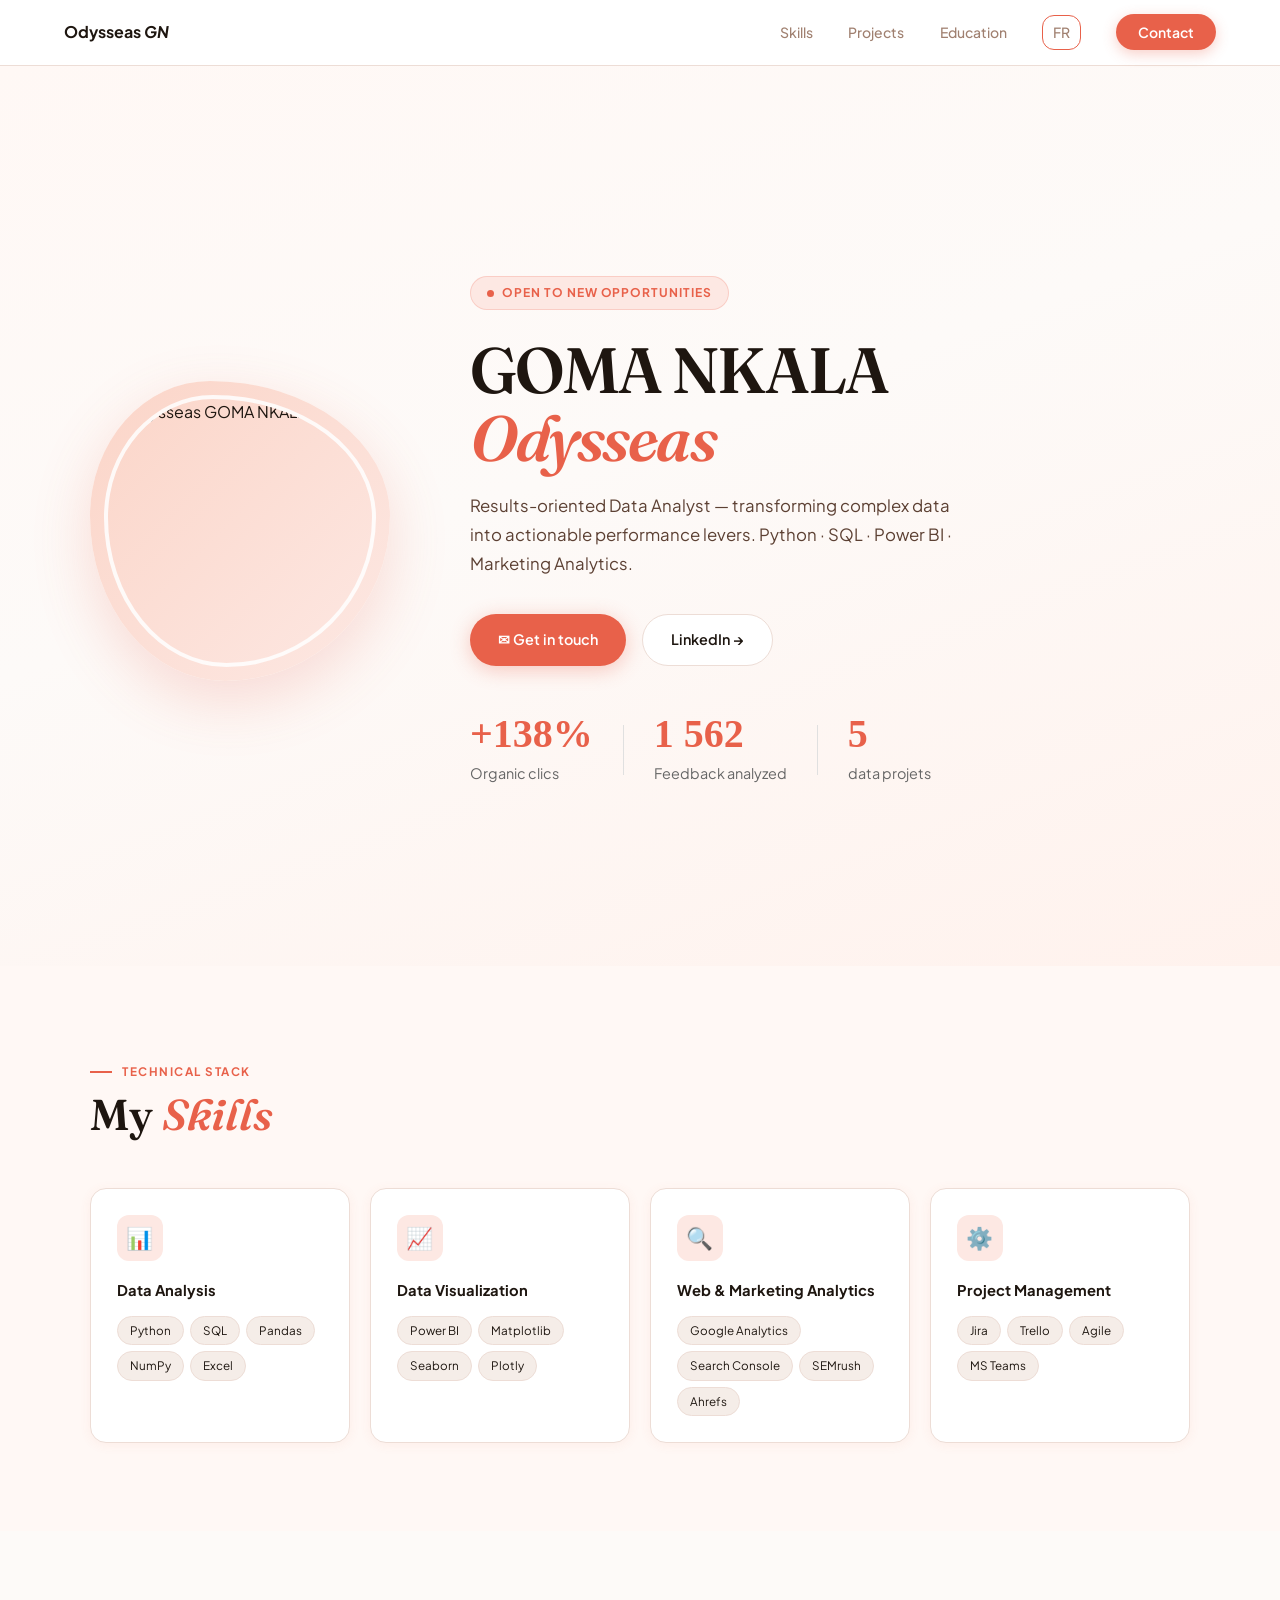
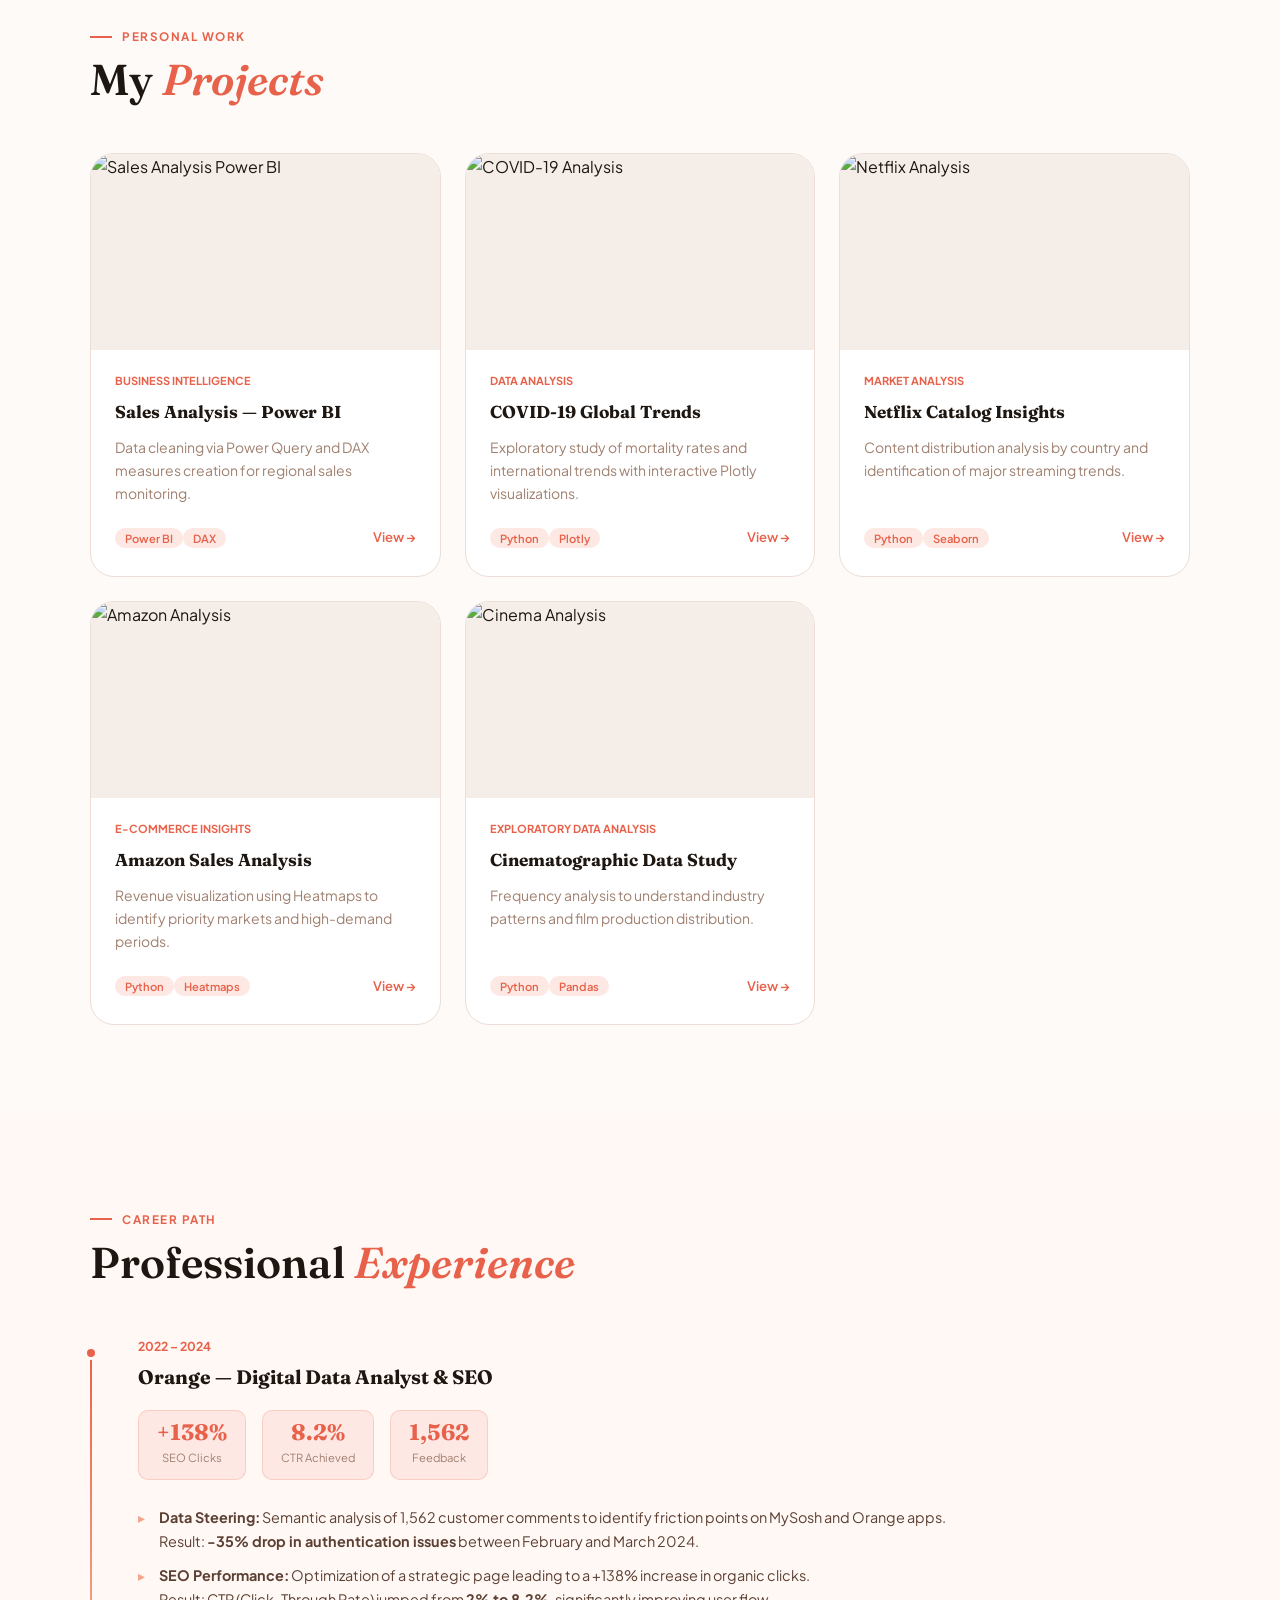
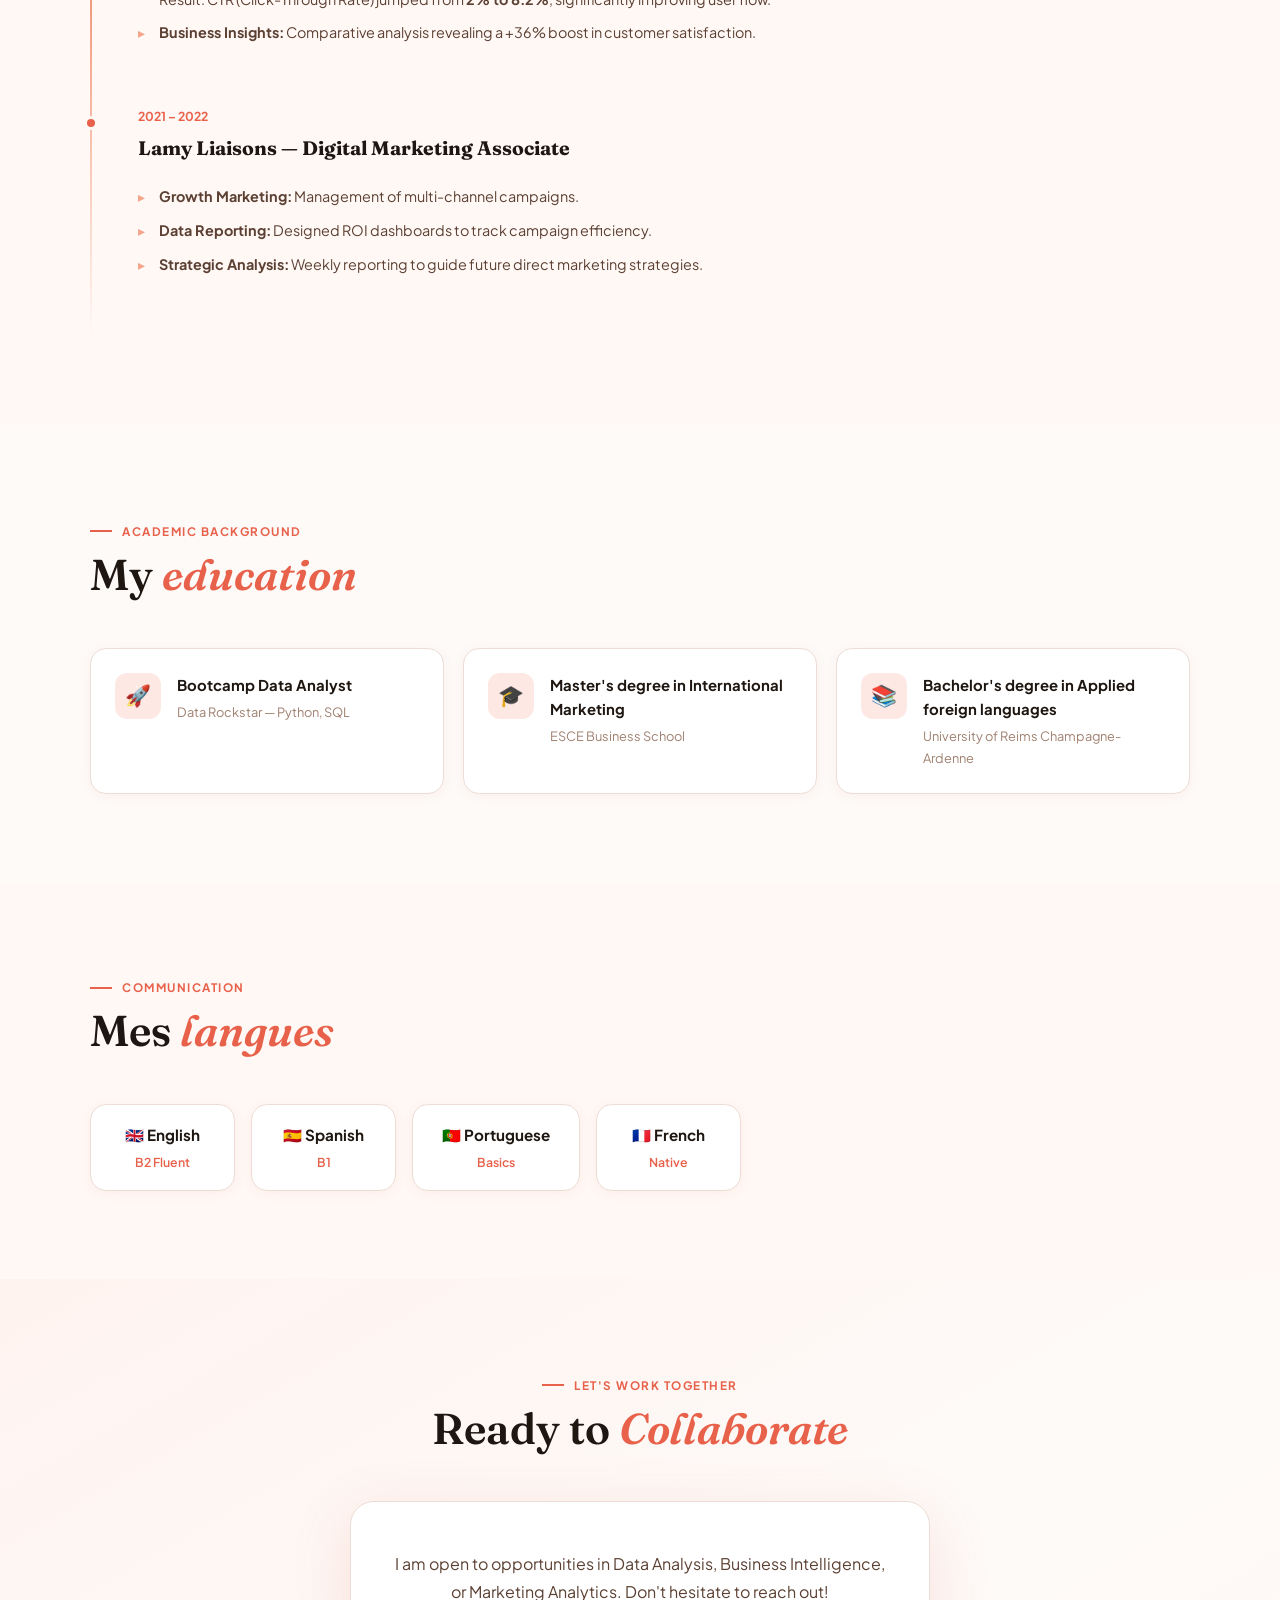
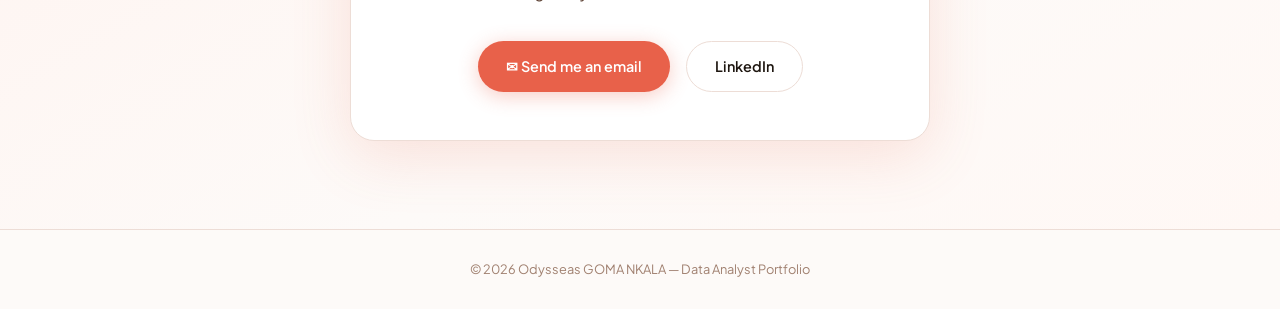
==== en.html @ 61c6dfa0 "Implement KPI styles and mobile responsiveness Added styles for KPIs section and mobile adaptation." ====
<!DOCTYPE html>
<html lang="en">
<head>
  <meta charset="UTF-8"/>
  <meta name="viewport" content="width=device-width, initial-scale=1.0"/>
  <title>Odysseas GOMA NKALA — Data Analyst</title>
  <link href="https://fonts.googleapis.com/css2?family=Plus+Jakarta+Sans:ital,wght@0,300;0,400;0,500;0,600;0,700;0,800&family=Fraunces:opsz,ital,wght@9..144,0,400;9..144,0,600;9..144,1,400;9..144,1,600&display=swap" rel="stylesheet"/>
  <style>
    /* ═══════════════════════════════
       VARIABLES & RESET (Identical to FR)
    ═══════════════════════════════ */
    :root {
      --bg:         #fdfaf8;
      --bg-alt:     #fff8f5;
      --surface:    #ffffff;
      --rose:       #e8614a;
      --rose-hover: #d4523d;
      --rose-pale:  #fde8e3;
      --coral:      #f4a58a;
      --peach:      #fbd5c8;
      --sand:       #f5ede8;
      --text:       #1e1610;
      --text-mid:   #5c4033;
      --text-muted: #a08070;
      --border:     #edddd6;
      --radius-sm:  10px;
      --radius-md:  16px;
      --radius-lg:  24px;
      --shadow-sm:  0 2px 12px rgba(232,97,74,0.07);
      --shadow-md:  0 6px 30px rgba(232,97,74,0.12);
      --shadow-lg:  0 16px 60px rgba(232,97,74,0.16);
    }

    *, *::before, *::after { box-sizing: border-box; margin: 0; padding: 0; }
    html { scroll-behavior: smooth; font-size: 16px; }

    body {
      background-color: var(--bg);
      color: var(--text);
      font-family: 'Plus Jakarta Sans', sans-serif;
      line-height: 1.65;
      overflow-x: hidden;
      -webkit-font-smoothing: antialiased;
    }

    a { color: inherit; text-decoration: none; }
    img { display: block; max-width: 100%; }
    ul { list-style: none; }

    /* ═══════════════════════════════
       NAVIGATION
    ═══════════════════════════════ */
    nav {
      position: fixed;
      top: 0; left: 0; right: 0;
      z-index: 999;
      height: 66px;
      display: flex;
      align-items: center;
      justify-content: space-between;
      padding: 0 6%;
      background: rgba(253, 250, 248, 0.92);
      backdrop-filter: blur(16px);
      -webkit-backdrop-filter: blur(16px);
      border-bottom: 1px solid var(--border);
    }

    .nav-logo {
      font-family: 'Fraunces', serif;
      font-weight: 600;
      font-size: 1.1rem;
      color: var(--text);
      letter-spacing: -0.01em;
    }
    .nav-logo span { color: var(--rose); font-style: italic; }

    .nav-links {
      display: flex;
      align-items: center;
      gap: 2.2rem;
    }
    .nav-links a {
      font-size: 0.875rem;
      font-weight: 500;
      color: var(--text-muted);
      transition: color 0.2s ease;
    }
    .nav-links a:hover { color: var(--rose); }

    .nav-btn {
      background: var(--rose);
      color: #fff !important;
      padding: 9px 22px;
      border-radius: 100px;
      font-weight: 600 !important;
      font-size: 0.875rem !important;
      transition: background 0.2s ease, transform 0.2s ease !important;
      box-shadow: 0 4px 14px rgba(232,97,74,0.3);
    }
    .nav-btn:hover {
      background: var(--rose-hover) !important;
      transform: translateY(-1px);
      color: #fff !important;
    }

     /*navigation mobile pour que la section pour changer
    de langue puisse apparaitre */
    nav {
  display: flex;
  justify-content: space-between;
  align-items: center;
  padding: 15px 5%;
  background: var(--surface);
  position: sticky;
  top: 0;
  z-index: 1000;
  border-bottom: 1px solid var(--border);
}

.nav-controls {
  display: flex;
  align-items: center;
  gap: 20px;
}

.lang-switch-mobile {
  font-weight: 800;
  color: var(--rose);
  text-decoration: none;
  font-size: 0.9rem;
  border: 2px solid var(--rose);
  padding: 4px 8px;
  border-radius: 8px;
  transition: 0.3s;
}

.lang-switch-mobile:hover {
  background: var(--rose);
  color: white;
}

/* Si l'écran est petit (Mobile) */
@media (max-width: 768px) {
  .nav-links {
    display: none; /* Cache les liens normaux pour éviter l'encombrement */
  }
  
  .lang-switch-mobile {
    display: block; /* Force l'affichage du FR/EN */
  }
}

    /* Style pour les switchs de langue (FR/EN) */
.lang-switch {
  font-weight: 700; /* Un peu plus gras */
  color: var(--rose); /* Ta couleur orange/rose */
  text-decoration: none;
  font-size: 0.9rem;
  
  /* C'est ce bloc qui crée le cadre arrondi */
  border: 1px solid var(--rose); 
  padding: 5px 10px;
  border-radius: 12px; /* Pour des coins bien arrondis */
  
  transition: all 0.3s ease; /* Pour un effet fluide au survol */
  display: inline-block; /* Pour que le padding et la border s'appliquent bien */
}

/* Effet au survol du bouton de langue */
.lang-switch:hover {
  background-color: var(--rose); /* Le fond devient rose */
  color: white; /* Le texte devient blanc */
}

    /* ═══════════════════════════════
       HERO
    ═══════════════════════════════ */
    #hero {
      min-height: 100vh;
      padding: 110px 6% 80px;
      display: flex;
      align-items: center;
      background: linear-gradient(160deg, #fff8f5 0%, #fdfaf8 45%, #fff2ed 100%);
      position: relative;
      overflow: hidden;
    }

    .hero-inner {
      position: relative;
      z-index: 1;
      max-width: 1100px;
      margin: 0 auto;
      width: 100%;
      display: grid;
      grid-template-columns: auto 1fr;
      gap: 5rem;
      align-items: center;
    }

    .hero-photo-frame {
      width: 300px;
      height: 300px;
      border-radius: 40% 60% 55% 45% / 45% 45% 55% 55%;
      background: linear-gradient(135deg, var(--peach) 0%, var(--rose-pale) 100%);
      display: flex;
      align-items: center;
      justify-content: center;
      animation: morphShape 10s ease-in-out infinite;
      box-shadow: 0 20px 60px rgba(232,97,74,0.2);
    }

    @keyframes morphShape {
      0%,100% { border-radius: 40% 60% 55% 45% / 45% 45% 55% 55%; }
      33%      { border-radius: 55% 45% 40% 60% / 55% 40% 60% 45%; }
      66%      { border-radius: 45% 55% 60% 40% / 40% 60% 45% 55%; }
    }

    .hero-photo {
      width: 272px;
      height: 272px;
      border-radius: 40% 60% 55% 45% / 45% 45% 55% 55%;
      object-fit: cover;
      object-position: center top;
      border: 4px solid rgba(255,255,255,0.85);
      animation: morphShape 10s ease-in-out infinite;
    }

    .hero-badge {
      display: inline-flex;
      align-items: center;
      gap: 8px;
      background: var(--rose-pale);
      border: 1px solid rgba(232,97,74,0.2);
      color: var(--rose);
      font-size: 0.75rem;
      font-weight: 700;
      letter-spacing: 0.08em;
      text-transform: uppercase;
      padding: 6px 16px;
      border-radius: 100px;
      margin-bottom: 1.6rem;
    }
    .hero-badge-dot {
      width: 7px; height: 7px;
      border-radius: 50%;
      background: var(--rose);
      animation: blink 2s ease-in-out infinite;
    }
    @keyframes blink {
      0%,100% { opacity: 1; transform: scale(1); }
      50%      { opacity: 0.35; transform: scale(0.7); }
    }

    .hero-name {
      font-family: 'Fraunces', serif;
      font-size: clamp(2.4rem, 5vw, 4rem);
      font-weight: 600;
      line-height: 1.06;
      letter-spacing: -0.03em;
      color: var(--text);
      margin-bottom: 1.2rem;
    }
    .hero-name em {
      font-style: italic;
      color: var(--rose);
    }

    .hero-desc {
      font-size: 1.05rem;
      color: var(--text-mid);
      line-height: 1.75;
      max-width: 490px;
      margin-bottom: 2.2rem;
    }

    .hero-buttons {
      display: flex;
      gap: 1rem;
      flex-wrap: wrap;
      margin-bottom: 3rem;
    }

    .btn {
      display: inline-flex;
      align-items: center;
      gap: 8px;
      padding: 13px 28px;
      border-radius: 100px;
      font-family: 'Plus Jakarta Sans', sans-serif;
      font-weight: 600;
      font-size: 0.9rem;
      cursor: pointer;
      transition: all 0.22s ease;
    }
    .btn-rose { background: var(--rose); color: #fff; box-shadow: 0 4px 20px rgba(232,97,74,0.32); }
    .btn-rose:hover { background: var(--rose-hover); transform: translateY(-2px); }
    .btn-ghost { background: var(--surface); color: var(--text); border: 1.5px solid var(--border); }
    .btn-ghost:hover { border-color: var(--rose); color: var(--rose); transform: translateY(-2px); }

    .hero-kpis { display: flex; gap: 0; flex-wrap: wrap; }
    .hero-kpi {
      display: flex;
      flex-direction: column;
      padding: 0 2rem 0 0;
      margin: 0 2rem 0 0;
      border-right: 1px solid var(--border);
    }
    .hero-kpi:last-child { border-right: none; padding-right: 0; margin-right: 0; }
    .kpi-number { font-family: 'Fraunces', serif; font-size: 1.9rem; font-weight: 600; color: var(--rose); line-height: 1; }
    .kpi-label { font-size: 0.74rem; color: var(--text-muted); margin-top: 4px; }

    /* --- SECTION CHIFFRES (KPIs) --- */
.hero-kpis {
    display: flex !important; /* Force l'affichage en ligne */
    align-items: center;
    gap: 30px;
    margin-top: 40px;
    flex-wrap: wrap; /* Permet de passer à la ligne sur mobile */
}

.kpi-item {
    display: flex;
    flex-direction: column;
}

.kpi-number {
    font-family: 'Playfair Display', serif; /* Ou ta police de titre */
    font-size: 2.5rem;
    font-weight: 700;
    color: var(--rose); /* Ta couleur orange/rose */
    line-height: 1;
}

.kpi-label {
    font-size: 0.9rem;
    color: #666;
    margin-top: 8px;
}

/* Les barres verticales de séparation */
.kpi-divider {
    width: 1px;
    height: 50px;
    background-color: #e0e0e0;
}

/* --- ADAPTATION MOBILE --- */
@media (max-width: 768px) {
    .hero-kpis {
        justify-content: center;
        text-align: center;
        gap: 20px;
    }
    
    .kpi-divider {
        display: none; /* On cache les barres sur mobile pour gagner de la place */
    }
    
    .kpi-item {
        width: 100%; /* Un chiffre par ligne sur petit mobile si besoin */
        margin-bottom: 10px;
    }
    
    .kpi-number {
        font-size: 2rem;
    }
}

    /* ═══════════════════════════════
       COMMON SECTIONS
    ═══════════════════════════════ */
    section { padding: 88px 6%; }
    .section-wrap { max-width: 1100px; margin: 0 auto; }
    .eyebrow {
      display: inline-flex;
      align-items: center;
      gap: 10px;
      font-size: 0.73rem;
      font-weight: 700;
      letter-spacing: 0.13em;
      text-transform: uppercase;
      color: var(--rose);
      margin-bottom: 0.55rem;
    }
    .eyebrow::before { content: ''; display: block; width: 22px; height: 2px; background: var(--rose); }
    .section-title {
      font-family: 'Fraunces', serif;
      font-size: clamp(1.8rem, 3.5vw, 2.7rem);
      font-weight: 600;
      line-height: 1.15;
      color: var(--text);
      margin-bottom: 3rem;
    }
    .section-title em { font-style: italic; color: var(--rose); }

    /* ═══════════════════════════════
       SKILLS
    ═══════════════════════════════ */
    #competences { background: var(--bg-alt); }
    .skills-grid { display: grid; grid-template-columns: repeat(auto-fit, minmax(240px, 1fr)); gap: 1.25rem; }
    .skill-card {
      background: var(--surface);
      border: 1px solid var(--border);
      border-radius: var(--radius-md);
      padding: 1.6rem;
      box-shadow: var(--shadow-sm);
      transition: all 0.25s;
    }
    .skill-card:hover { transform: translateY(-4px); box-shadow: var(--shadow-md); }
    .skill-icon { width: 46px; height: 46px; border-radius: 12px; background: var(--rose-pale); display: flex; align-items: center; justify-content: center; font-size: 1.35rem; margin-bottom: 1.1rem; }
    .skill-card h3 { font-size: 0.92rem; font-weight: 700; margin-bottom: 0.85rem; }
    .tag-group { display: flex; flex-wrap: wrap; gap: 6px; }
    .tag { font-size: 0.73rem; padding: 4px 12px; border-radius: 100px; background: var(--sand); border: 1px solid var(--border); }

    /* ═══════════════════════════════
       PROJECTS
    ═══════════════════════════════ */
    .projects-grid { display: grid; grid-template-columns: repeat(auto-fit, minmax(320px, 1fr)); gap: 1.5rem; }
    .project-card { background: var(--surface); border: 1px solid var(--border); border-radius: var(--radius-lg); overflow: hidden; display: flex; flex-direction: column; transition: all 0.25s; }
    .project-card:hover { transform: translateY(-5px); box-shadow: var(--shadow-md); }
    .project-thumb { height: 196px; overflow: hidden; background: var(--sand); }
    .project-thumb img { width: 100%; height: 100%; object-fit: cover; transition: transform 0.45s; }
    .project-body { padding: 1.4rem 1.5rem 1.6rem; flex: 1; display: flex; flex-direction: column; }
    .project-cat { font-size: 0.69rem; font-weight: 700; text-transform: uppercase; color: var(--rose); margin-bottom: 0.45rem; }
    .project-body h3 { font-family: 'Fraunces', serif; font-size: 1.08rem; margin-bottom: 0.6rem; }
    .project-body p { font-size: 0.875rem; color: var(--text-muted); margin-bottom: 1.2rem; flex: 1; }
    .project-foot { display: flex; align-items: center; justify-content: space-between; }
    .tech-tag { font-size: 0.7rem; font-weight: 600; padding: 3px 10px; border-radius: 100px; background: var(--rose-pale); color: var(--rose); }
    .project-link { font-size: 0.82rem; font-weight: 600; color: var(--rose); }

    /* ═══════════════════════════════
       EXPERIENCE
    ═══════════════════════════════ */
    #experience { background: var(--bg-alt); }
    .timeline { position: relative; }
    .timeline::before { content: ''; position: absolute; left: 0; top: 12px; bottom: 0; width: 2px; background: linear-gradient(to bottom, var(--rose), var(--coral), transparent); }
    .tl-item { position: relative; padding-left: 3rem; padding-bottom: 3.5rem; }
    .tl-dot { position: absolute; left: -6px; top: 10px; width: 14px; height: 14px; border-radius: 50%; background: var(--rose); border: 3px solid var(--bg-alt); }
    .tl-date { font-size: 0.77rem; font-weight: 700; color: var(--rose); margin-bottom: 0.35rem; }
    .tl-item h3 { font-family: 'Fraunces', serif; font-size: 1.22rem; margin-bottom: 1rem; }
    .kpi-row { display: flex; gap: 1rem; flex-wrap: wrap; margin-bottom: 1.3rem; }
    .kpi-chip { background: var(--rose-pale); border: 1px solid rgba(232,97,74,0.2); border-radius: var(--radius-sm); padding: 10px 18px; text-align: center; }
    .kpi-chip strong { display: block; font-family: 'Fraunces', serif; font-size: 1.4rem; color: var(--rose); line-height: 1; }
    .kpi-chip span { font-size: 0.7rem; color: var(--text-muted); }
    .tl-list li { font-size: 0.9rem; color: var(--text-mid); padding: 5px 0 5px 1.3rem; position: relative; }
    .tl-list li::before { content: '▸'; position: absolute; left: 0; color: var(--coral); }

    /* ═══════════════════════════════
       RESPONSIVE & REVEAL
    ═══════════════════════════════ */
    .reveal { opacity: 0; transform: translateY(24px); transition: all 0.6s ease; }
    .reveal.visible { opacity: 1; transform: translateY(0); }
    @media (max-width: 860px) { .hero-inner { grid-template-columns: 1fr; text-align: center; } .hero-photo-col { order: -1; } .hero-desc, .hero-buttons, .hero-kpis { margin-left: auto; margin-right: auto; justify-content: center; } .hero-kpi { border: none; } }
    @media (max-width: 640px) { .nav-links { display: none; } }
    /* ═══════════════════════════════
       FORMATION / EDUCATION
   ═══════════════════════════════ */
#formation { background: var(--bg); }

.edu-grid {
    display: grid;
    grid-template-columns: repeat(auto-fit, minmax(260px, 1fr));
    gap: 1.2rem;
}

.edu-card {
    background: var(--surface);
    border: 1px solid var(--border);
    border-radius: var(--radius-md);
    padding: 1.5rem;
    display: flex;
    gap: 1rem;
    align-items: flex-start;
    box-shadow: var(--shadow-sm);
    transition: box-shadow 0.25s, transform 0.25s;
}

.edu-card:hover {
    box-shadow: var(--shadow-md);
    transform: translateY(-3px);
}

.edu-icon {
    width: 46px; height: 46px;
    flex-shrink: 0;
    border-radius: 12px;
    background: var(--rose-pale);
    display: flex;
    align-items: center;
    justify-content: center;
    font-size: 1.3rem;
}

.edu-info h4 {
    font-size: 0.93rem;
    font-weight: 700;
    color: var(--text);
    margin: 0 0 0.3rem 0;
}

.edu-info p {
    font-size: 0.8rem;
    color: var(--text-muted);
    margin: 0;
}

/* ═══════════════════════════════
       LANGUES / LANGUAGES
   ═══════════════════════════════ */
#langues { background: var(--bg-alt); }

.lang-row { display: flex; gap: 1rem; flex-wrap: wrap; }

.lang-card {
    background: var(--surface);
    border: 1px solid var(--border);
    border-radius: var(--radius-md);
    padding: 1.1rem 1.8rem;
    display: flex;
    flex-direction: column;
    align-items: center;
    gap: 5px;
    min-width: 145px;
    box-shadow: var(--shadow-sm);
    transition: box-shadow 0.25s, transform 0.25s;
}

.lang-card:hover {
    box-shadow: var(--shadow-md);
    transform: translateY(-3px);
}

.lang-name {
    font-weight: 700;
    font-size: 0.95rem;
    color: var(--text);
}

.lang-level {
    font-size: 0.77rem;
    font-weight: 600;
    color: var(--rose);
}

/* ═══════════════════════════════
       CONTACT
   ═══════════════════════════════ */
#contact {
    background: linear-gradient(150deg, #fff3ef 0%, #fdfaf8 60%, #fff8f5 100%);
    text-align: center;
}

.contact-box {
    max-width: 580px;
    margin: 0 auto;
    background: var(--surface);
    border: 1px solid var(--border);
    border-radius: var(--radius-lg);
    padding: 3rem 2.5rem;
    box-shadow: var(--shadow-lg);
}

.contact-box p {
    font-size: 1rem;
    color: var(--text-mid);
    line-height: 1.72;
    margin-bottom: 2.2rem;
}

.contact-buttons {
    display: flex;
    gap: 1rem;
    justify-content: center;
    flex-wrap: wrap;
}

/* ═══════════════════════════════
       FOOTER
   ═══════════════════════════════ */
footer {
    background: var(--bg);
    border-top: 1px solid var(--border);
    text-align: center;
    padding: 1.8rem;
    font-size: 0.8rem;
    color: var(--text-muted);
}

/* ═══════════════════════════════
       ANIMATIONS
   ═══════════════════════════════ */
.reveal {
    opacity: 0;
    transform: translateY(24px);
    transition: opacity 0.6s ease, transform 0.6s ease;
}

.reveal.visible {
    opacity: 1;
    transform: translateY(0);
}
  </style>
</head>
<body>

  <nav>
  <div class="logo"><strong>Odysseas <em>GN</em></strong></div>
  <ul class="nav-links">
    <li><a href="#skills">Skills</a></li>
    <li><a href="#projects">Projects</a></li>
    <li><a href="#formation">Education</a></li>
    <li><a href="index.html" class="lang-switch">FR</a></li>
    <li><a href="#contact" class="nav-btn">Contact</a></li>
  </ul>
</nav>

  <section id="hero">
    <div class="hero-inner">
      <div class="hero-photo-col reveal">
        <div class="hero-photo-frame">
          <img src="https://raw.githubusercontent.com/Odysseas18/GOMA-Project/main/Photo_pro.jpeg" alt="Odysseas GOMA NKALA" class="hero-photo"/>
        </div>
      </div>

      <div class="hero-text-col reveal">
        <div class="hero-badge">
          <div class="hero-badge-dot"></div>
          Open to new opportunities
        </div>

        <h1 class="hero-name">
          GOMA NKALA<br>
          <em>Odysseas</em>
        </h1>

        <p class="hero-desc">
          Results-oriented Data Analyst — transforming complex data into actionable performance levers. Python · SQL · Power BI · Marketing Analytics.
        </p>

        <div class="hero-buttons">
          <a href="mailto:odysseas.gomankala@gmail.com" class="btn btn-rose">✉ Get in touch</a>
          <a href="https://www.linkedin.com/in/odysseas-goma-a5ba0a1b9/" target="_blank" class="btn btn-ghost">LinkedIn →</a>
        </div>
<div class="hero-kpis">
    <div class="kpi-item">
        <span class="kpi-number">+138%</span>
        <span class="kpi-label">Organic clics</span>
    </div>
    <div class="kpi-divider"></div>
    <div class="kpi-item">
        <span class="kpi-number">1 562</span>
        <span class="kpi-label">Feedback analyzed</span>
    </div>
    <div class="kpi-divider"></div>
    <div class="kpi-item">
        <span class="kpi-number">5</span>
        <span class="kpi-label">data projets</span>
    </div>
</div>
        
          </div>
        </div>
     
  </section>

  <section id="competences">
    <div class="section-wrap">
      <div class="eyebrow reveal">Technical Stack</div>
      <h2 class="section-title reveal">My <em>Skills</em></h2>
      <div class="skills-grid">
        <div class="skill-card reveal">
          <div class="skill-icon">📊</div>
          <h3>Data Analysis</h3>
          <div class="tag-group">
            <span class="tag">Python</span><span class="tag">SQL</span>
            <span class="tag">Pandas</span><span class="tag">NumPy</span><span class="tag">Excel</span>
          </div>
        </div>
        <div class="skill-card reveal">
          <div class="skill-icon">📈</div>
          <h3>Data Visualization</h3>
          <div class="tag-group">
            <span class="tag">Power BI</span><span class="tag">Matplotlib</span>
            <span class="tag">Seaborn</span><span class="tag">Plotly</span>
          </div>
        </div>
        <div class="skill-card reveal">
          <div class="skill-icon">🔍</div>
          <h3>Web & Marketing Analytics</h3>
          <div class="tag-group">
            <span class="tag">Google Analytics</span><span class="tag">Search Console</span>
            <span class="tag">SEMrush</span><span class="tag">Ahrefs</span>
          </div>
        </div>
        <div class="skill-card reveal">
          <div class="skill-icon">⚙️</div>
          <h3>Project Management</h3>
          <div class="tag-group">
            <span class="tag">Jira</span><span class="tag">Trello</span>
            <span class="tag">Agile</span><span class="tag">MS Teams</span>
          </div>
        </div>
      </div>
    </div>
  </section>

  <section id="projects">
    <div class="section-wrap">
      <div class="eyebrow reveal">Personal Work</div>
      <h2 class="section-title reveal">My <em>Projects</em></h2>
      <div class="projects-grid">
  <div class="project-card reveal">
    <div class="project-thumb"><img src="https://raw.githubusercontent.com/Odysseas18/GOMA-Project/main/rapport_ventes.png" alt="Sales Analysis Power BI"/></div>
    <div class="project-body">
      <div class="project-cat">Business Intelligence</div>
      <h3>Sales Analysis — Power BI</h3>
      <p>Data cleaning via Power Query and DAX measures creation for regional sales monitoring.</p>
      <div class="project-foot">
        <div class="tech-group">
          <span class="tech-tag">Power BI</span><span class="tech-tag">DAX</span>
        </div>
        <a href="https://github.com/Odysseas18/GOMA-Project/raw/main/Rapport_vente_formations.pbix" target="_blank" class="project-link">View →</a>
      </div>
    </div>
  </div>

  <div class="project-card reveal">
    <div class="project-thumb"><img src="https://raw.githubusercontent.com/Odysseas18/GOMA-Project/main/covid_cases_trend.png" alt="COVID-19 Analysis"/></div>
    <div class="project-body">
      <div class="project-cat">Data Analysis</div>
      <h3>COVID-19 Global Trends</h3>
      <p>Exploratory study of mortality rates and international trends with interactive Plotly visualizations.</p>
      <div class="project-foot">
        <div class="tech-group">
          <span class="tech-tag">Python</span><span class="tech-tag">Plotly</span>
        </div>
        <a href="https://github.com/Odysseas18/GOMA-Project/blob/main/Exercice%20Covid.ipynb" target="_blank" class="project-link">View →</a>
      </div>
    </div>
  </div>

  <div class="project-card reveal">
    <div class="project-thumb"><img src="https://raw.githubusercontent.com/Odysseas18/GOMA-Project/main/netflix_top_countries.png" alt="Netflix Analysis"/></div>
    <div class="project-body">
      <div class="project-cat">Market Analysis</div>
      <h3>Netflix Catalog Insights</h3>
      <p>Content distribution analysis by country and identification of major streaming trends.</p>
      <div class="project-foot">
        <div class="tech-group">
          <span class="tech-tag">Python</span><span class="tech-tag">Seaborn</span>
        </div>
        <a href="https://github.com/Odysseas18/GOMA-Project/blob/main/Analyse%20Netflix.ipynb" target="_blank" class="project-link">View →</a>
      </div>
    </div>
  </div>

  <div class="project-card reveal">
    <div class="project-thumb"><img src="https://raw.githubusercontent.com/Odysseas18/GOMA-Project/main/amazon_sales_heatmap.png" alt="Amazon Analysis"/></div>
    <div class="project-body">
      <div class="project-cat">E-commerce Insights</div>
      <h3>Amazon Sales Analysis</h3>
      <p>Revenue visualization using Heatmaps to identify priority markets and high-demand periods.</p>
      <div class="project-foot">
        <div class="tech-group">
          <span class="tech-tag">Python</span><span class="tech-tag">Heatmaps</span>
        </div>
        <a href="https://github.com/Odysseas18/GOMA-Project/blob/main/notebookamazon.ipynb" target="_blank" class="project-link">View →</a>
      </div>
    </div>
  </div>

  <div class="project-card reveal">
    <div class="project-thumb"><img src="https://raw.githubusercontent.com/Odysseas18/GOMA-Project/main/film_locations_categories.png" alt="Cinema Analysis"/></div>
    <div class="project-body">
      <div class="project-cat">Exploratory Data Analysis</div>
      <h3>Cinematographic Data Study</h3>
      <p>Frequency analysis to understand industry patterns and film production distribution.</p>
      <div class="project-foot">
        <div class="tech-group">
          <span class="tech-tag">Python</span><span class="tech-tag">Pandas</span>
        </div>
        <a href="https://github.com/Odysseas18/GOMA-Project/blob/main/Analyse%20cin%C3%A9matographique.ipynb" target="_blank" class="project-link">View →</a>
      </div>
    </div>
  </div>
</div>
  </section>

  <section id="experience">
    <div class="section-wrap">
      <div class="eyebrow reveal">Career Path</div>
      <h2 class="section-title reveal">Professional <em>Experience</em></h2>
      <div class="timeline">
        <div class="tl-item reveal">
          <div class="tl-dot"></div>
          <div class="tl-date">2022 – 2024</div>
          <h3>Orange — Digital Data Analyst & SEO</h3>
          <div class="kpi-row">
            <div class="kpi-chip"><strong>+138%</strong><span>SEO Clicks</span></div>
            <div class="kpi-chip"><strong>8.2%</strong><span>CTR Achieved</span></div>
            <div class="kpi-chip"><strong>1,562</strong><span>Feedback</span></div>
          </div>
          <ul class="tl-list">
            <li><strong>Data Steering:</strong> Semantic analysis of 1,562 customer comments to identify friction points on MySosh and Orange apps.<br> 
            Result: <strong>-35% drop in authentication issues</strong> between February and March 2024.</li>
            <li><strong>SEO Performance:</strong> Optimization of a strategic page leading to a +138% increase in organic clicks.<br> 
            Result: CTR (Click-Through Rate) jumped from <strong>2% to 8.2%</strong>, significantly improving user flow.</li>
            <li><strong>Business Insights:</strong> Comparative analysis revealing a +36% boost in customer satisfaction.</li>
          </ul>
        </div>
        <div class="tl-item reveal">
          <div class="tl-dot"></div>
          <div class="tl-date">2021 – 2022</div>
          <h3>Lamy Liaisons — Digital Marketing Associate</h3>
          <ul class="tl-list">
            <li><strong>Growth Marketing:</strong> Management of multi-channel campaigns.</li>
            <li><strong>Data Reporting:</strong> Designed ROI dashboards to track campaign efficiency.</li>
            <li><strong>Strategic Analysis:</strong> Weekly reporting to guide future direct marketing strategies.</li>
          </ul>
        </div>
      </div>
    </div>
  </section>

  <section id="formation">
    <div class="section-wrap">
      <div class="eyebrow reveal">Academic Background</div>
      <h2 class="section-title reveal">My <em>education</em></h2>
      <div class="edu-grid">
        <div class="edu-card reveal">
          <div class="edu-icon">🚀</div>
          <div class="edu-info">
            <h4>Bootcamp Data Analyst</h4>
            <p>Data Rockstar — Python, SQL</p>
          </div>
        </div>
        <div class="edu-card reveal">
          <div class="edu-icon">🎓</div>
          <div class="edu-info">
            <h4>Master's degree in International Marketing </h4>
            <p>ESCE Business School</p>
          </div>
        </div>
        <div class="edu-card reveal">
          <div class="edu-icon">📚</div>
          <div class="edu-info">
            <h4>Bachelor's degree in Applied foreign languages</h4>
            <p>University of Reims Champagne-Ardenne</p>
          </div>
        </div>
      </div>
    </div>
  </section>

  <section id="langues">
    <div class="section-wrap">
      <div class="eyebrow reveal">Communication</div>
      <h2 class="section-title reveal">Mes <em>langues</em></h2>
      <div class="lang-row">
        <div class="lang-card reveal"><span class="lang-name">🇬🇧 English</span><span class="lang-level">B2 Fluent</span></div>
        <div class="lang-card reveal"><span class="lang-name">🇪🇸 Spanish</span><span class="lang-level">B1</span></div>
        <div class="lang-card reveal"><span class="lang-name">🇵🇹 Portuguese</span><span class="lang-level">Basics</span></div>
        <div class="lang-card reveal"><span class="lang-name">🇫🇷 French</span><span class="lang-level">Native</span></div>
      </div>
      </div>
    </div>
  </section>

  <section id="contact">
    <div class="section-wrap">
      <div class="eyebrow reveal" style="justify-content:center;">Let's work together</div>
      <h2 class="section-title reveal" style="text-align:center;">Ready to <em>Collaborate</em></h2>
      <div class="contact-box reveal">
        <p>I am open to opportunities in Data Analysis, Business Intelligence, or Marketing Analytics. Don't hesitate to reach out!</p>
        <div class="contact-buttons">
          <a href="mailto:odysseas.gomankala@gmail.com" class="btn btn-rose">✉ Send me an email</a>
          <a href="https://www.linkedin.com/in/odysseas-goma-a5ba0a1b9/" target="_blank" class="btn btn-ghost">LinkedIn</a>
        </div>
      </div>
    </div>
  </section>

  <footer>
    <p>©  2026 Odysseas GOMA NKALA — Data Analyst Portfolio </p>
  </footer>

  <script>
    // Animation au scroll
    const observer = new IntersectionObserver((entries) => {
      entries.forEach(entry => {
        if (entry.isIntersecting) {
          entry.target.classList.add('visible');
        }
      });
    }, { threshold: 0.1 });

    document.querySelectorAll('.reveal').forEach(el => observer.observe(el));
  </script>
</body>
</html>
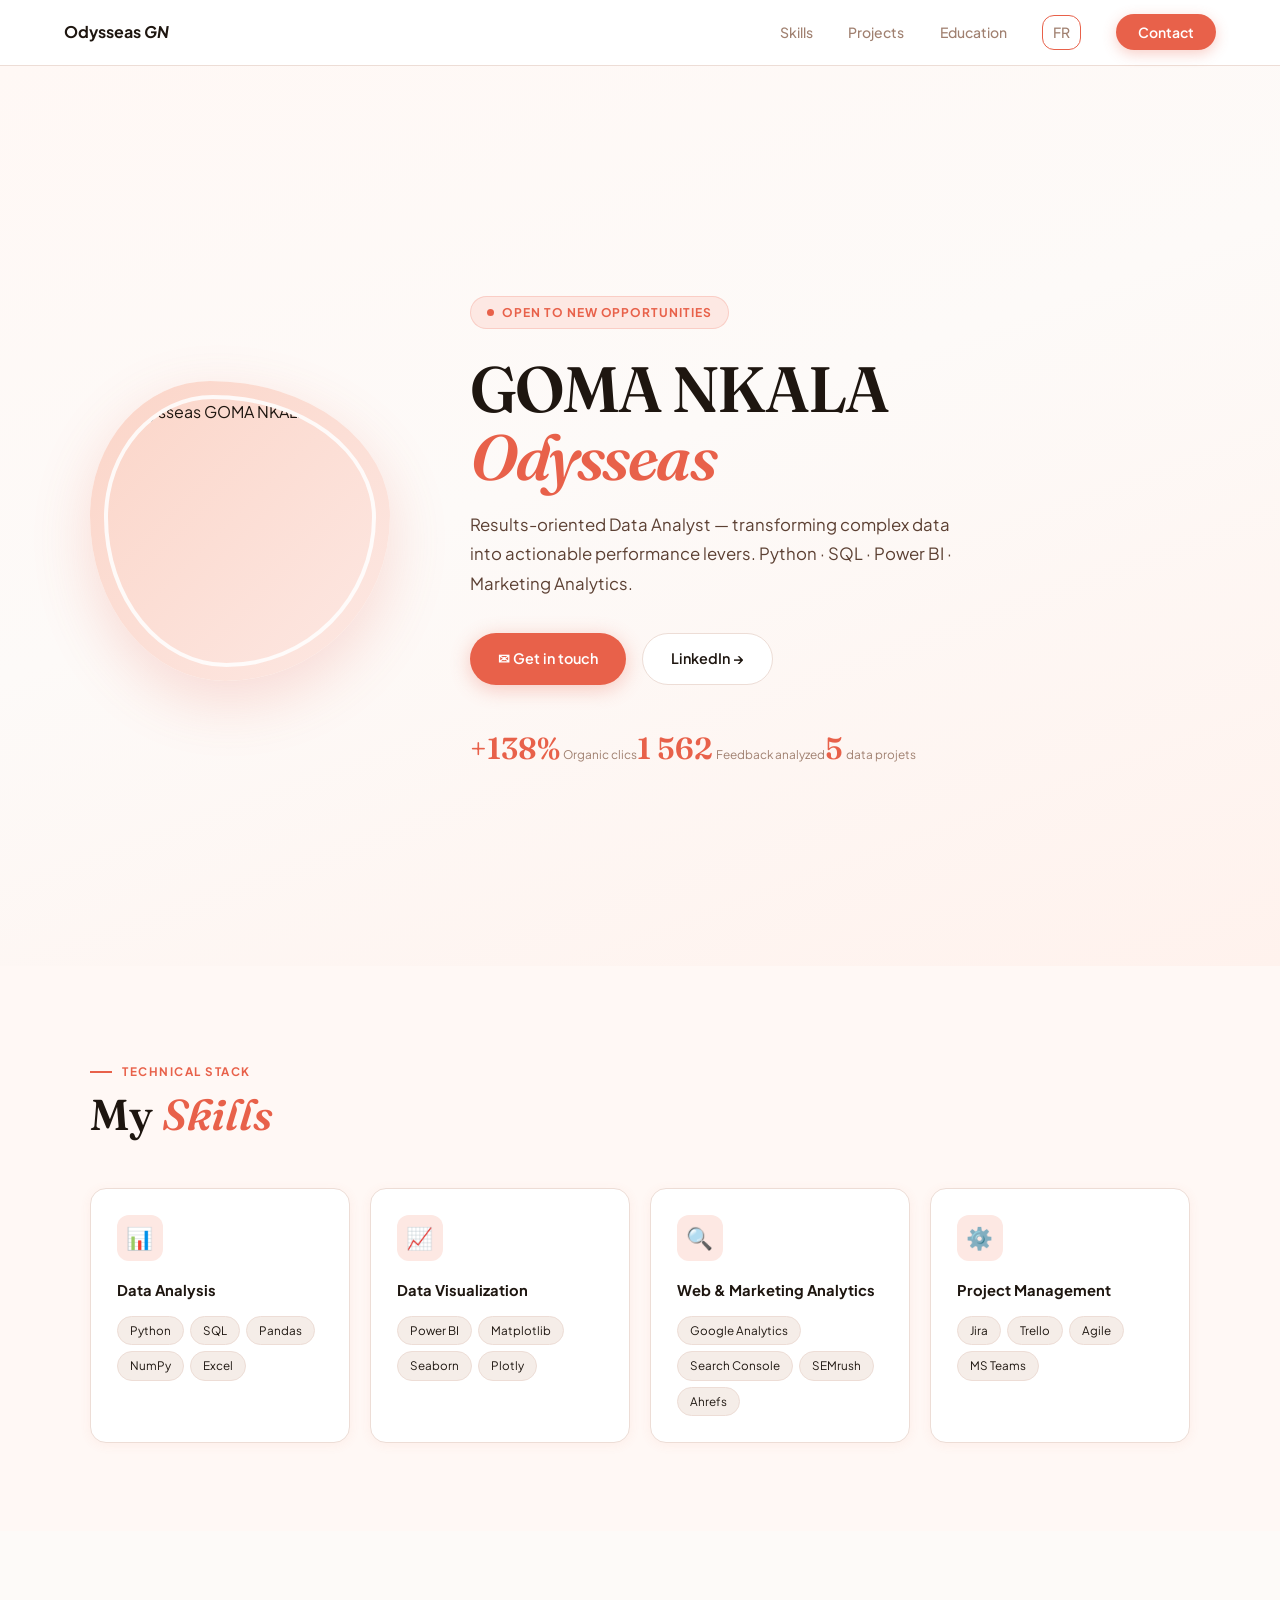
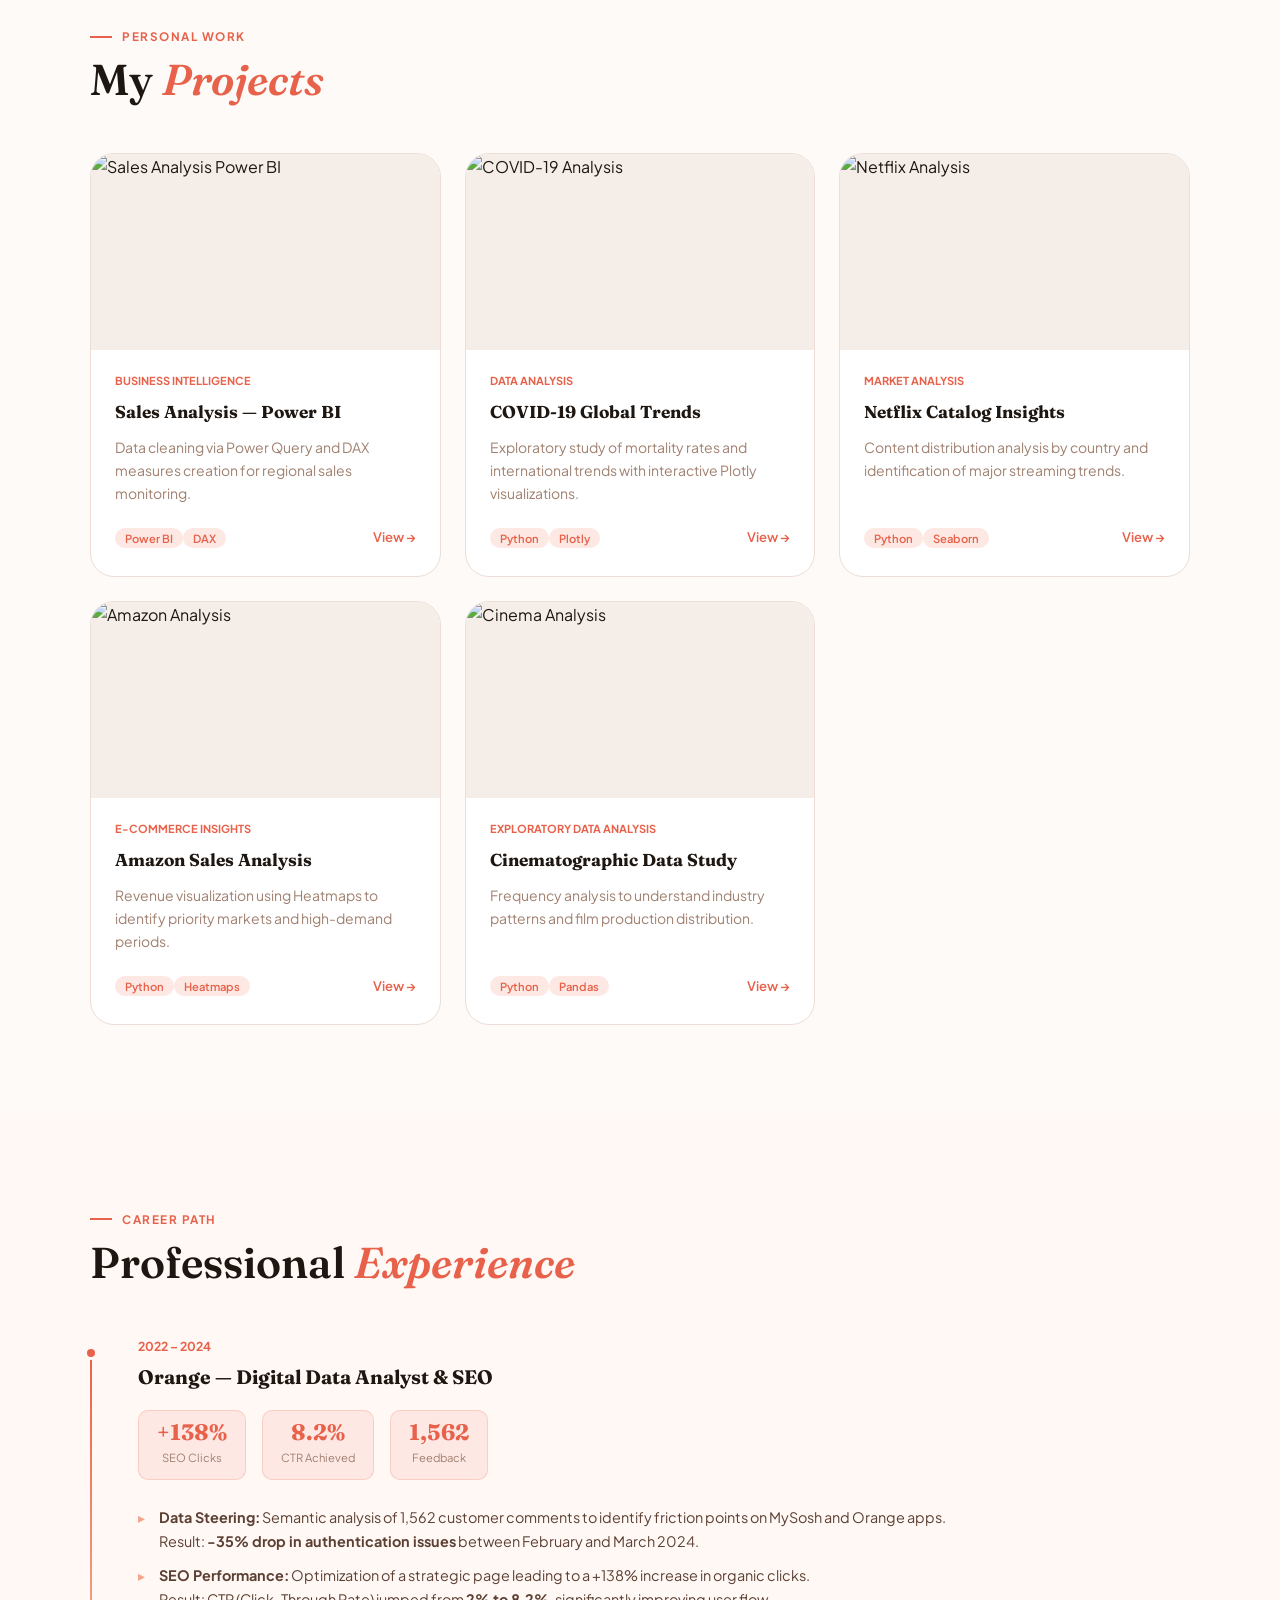
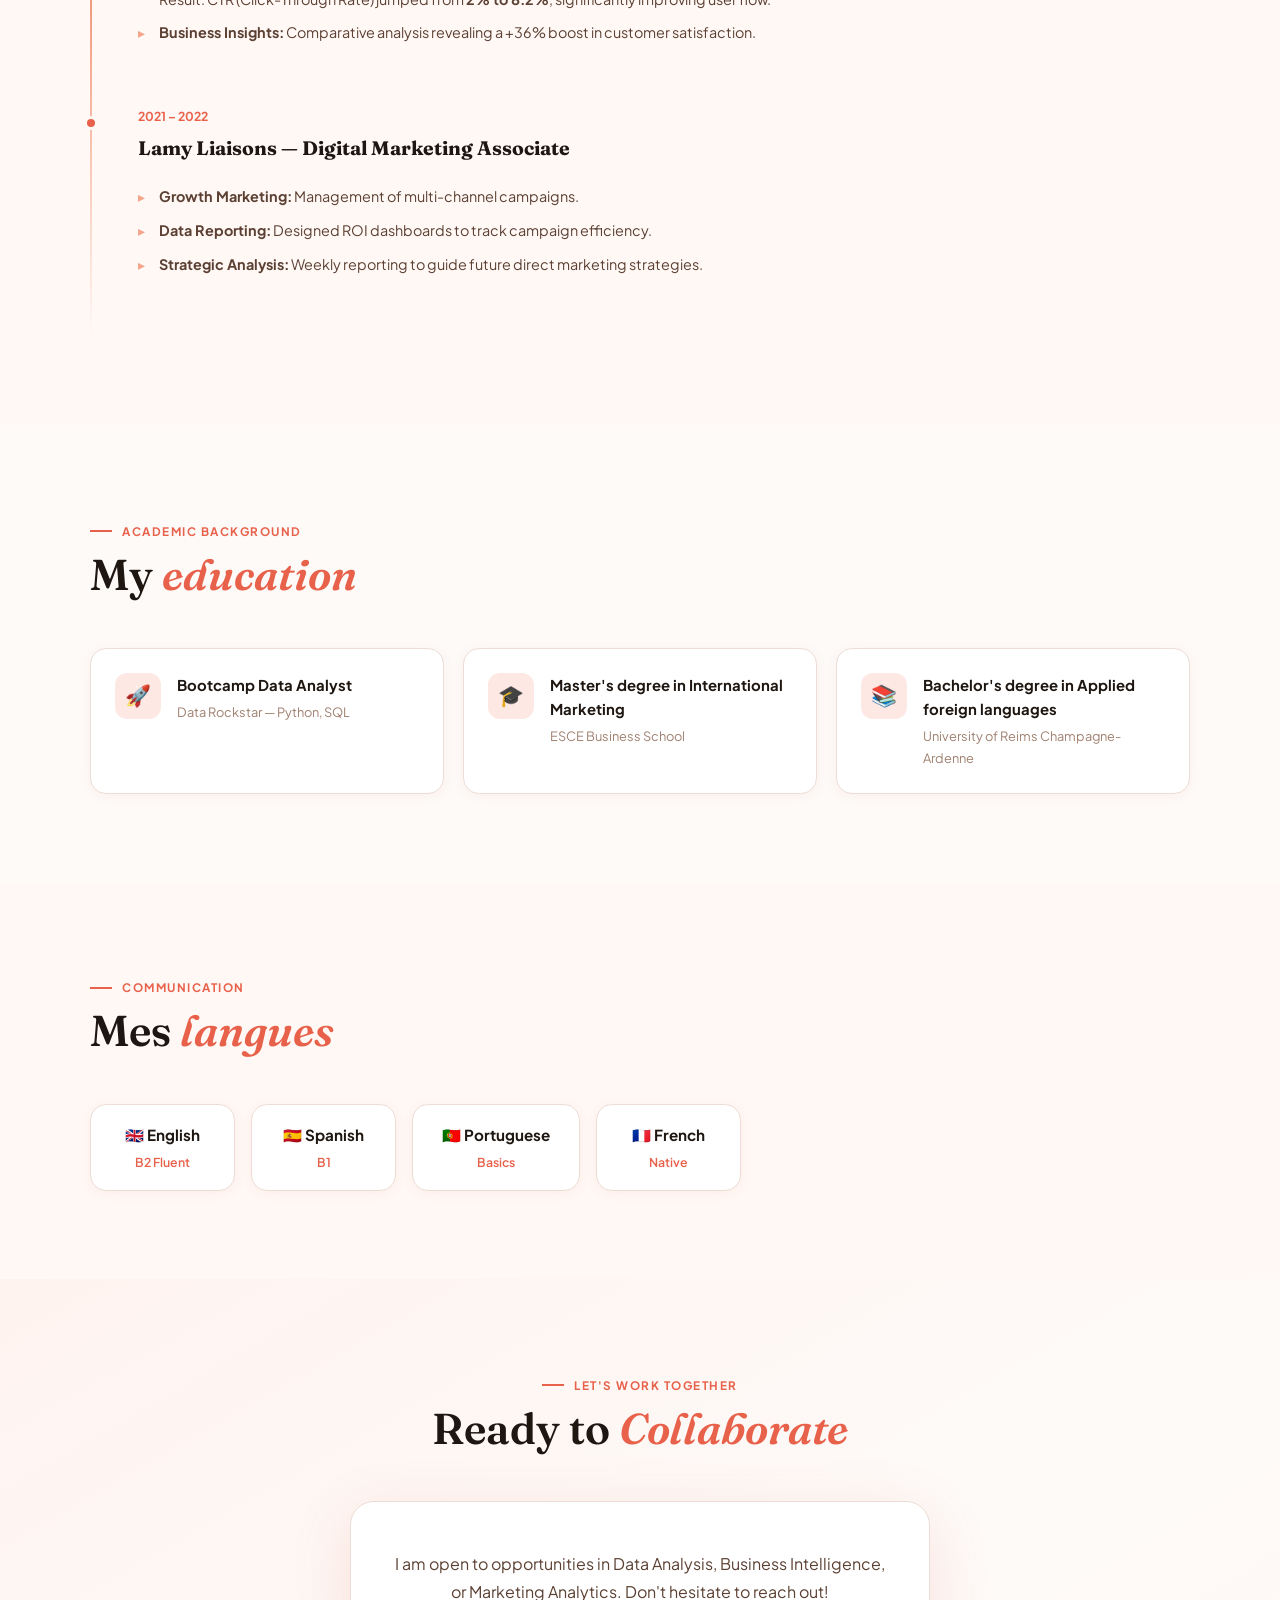
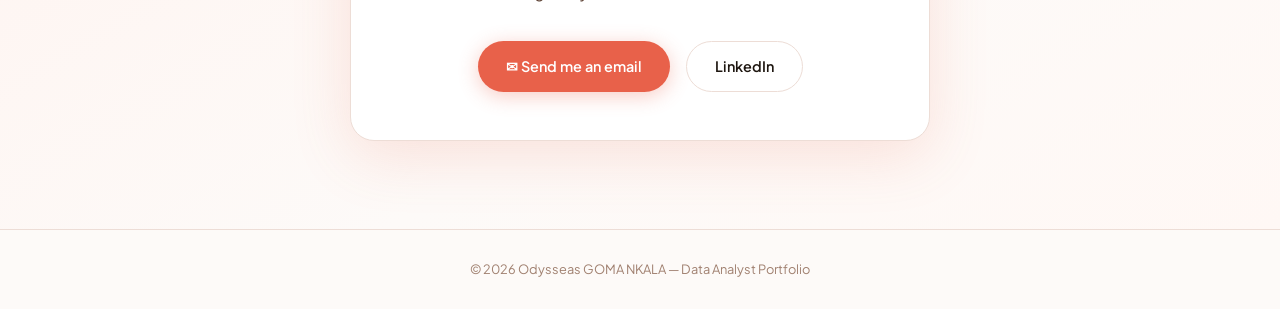
==== commit 92f63065: "Refactor KPI styles for mobile responsiveness" ====
--- a/en.html
+++ b/en.html
@@ -310,59 +310,33 @@
     .kpi-label { font-size: 0.74rem; color: var(--text-muted); margin-top: 4px; }
 
     /* --- SECTION CHIFFRES (KPIs) --- */
-.hero-kpis {
-    display: flex !important; /* Force l'affichage en ligne */
-    align-items: center;
-    gap: 30px;
-    margin-top: 40px;
-    flex-wrap: wrap; /* Permet de passer à la ligne sur mobile */
-}
-
-.kpi-item {
-    display: flex;
-    flex-direction: column;
-}
-
-.kpi-number {
-    font-family: 'Playfair Display', serif; /* Ou ta police de titre */
-    font-size: 2.5rem;
-    font-weight: 700;
-    color: var(--rose); /* Ta couleur orange/rose */
-    line-height: 1;
-}
-
-.kpi-label {
-    font-size: 0.9rem;
-    color: #666;
-    margin-top: 8px;
-}
-
-/* Les barres verticales de séparation */
-.kpi-divider {
-    width: 1px;
-    height: 50px;
-    background-color: #e0e0e0;
-}
-
-/* --- ADAPTATION MOBILE --- */
 @media (max-width: 768px) {
     .hero-kpis {
-        justify-content: center;
+        display: flex !important;
+        flex-direction: row; /* Force l'alignement en ligne */
+        justify-content: space-between; /* Espace les blocs uniformément */
+        align-items: flex-start;
+        gap: 10px; /* Réduit l'espace pour que tout tienne sur une ligne */
+        padding: 0 10px;
+    }
+
+    .kpi-item {
+        flex: 1; /* Force chaque bloc à occuper le même espace */
         text-align: center;
-        gap: 20px;
-    }
-    
+        width: auto; /* Annule le width: 100% si présent */
+    }
+
+    .kpi-number {
+        font-size: 1.5rem; /* Réduit un peu la taille pour éviter le chevauchement */
+    }
+
+    .kpi-label {
+        font-size: 0.7rem; /* Réduit la taille du texte pour la lisibilité mobile */
+        line-height: 1.2;
+    }
+
     .kpi-divider {
-        display: none; /* On cache les barres sur mobile pour gagner de la place */
-    }
-    
-    .kpi-item {
-        width: 100%; /* Un chiffre par ligne sur petit mobile si besoin */
-        margin-bottom: 10px;
-    }
-    
-    .kpi-number {
-        font-size: 2rem;
+        display: none; /* Cache les barres verticales pour gagner de la place */
     }
 }
 
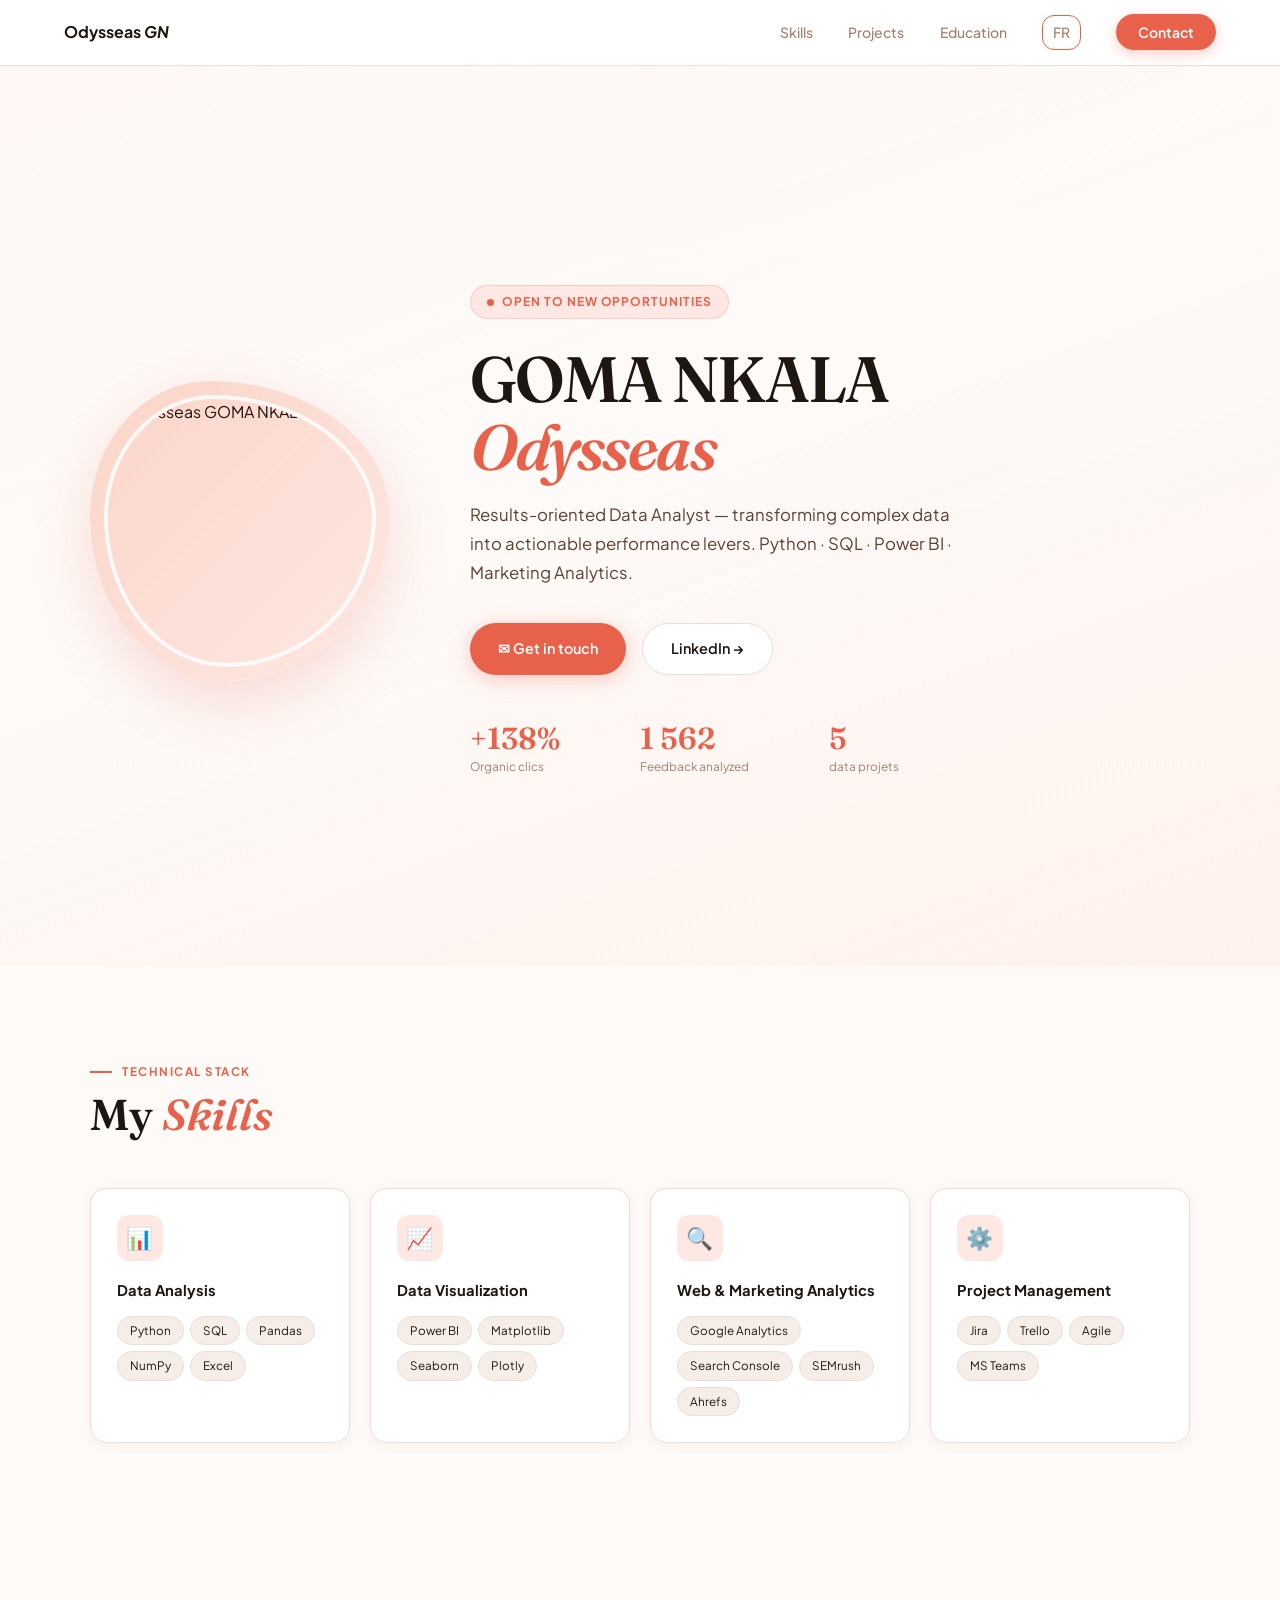
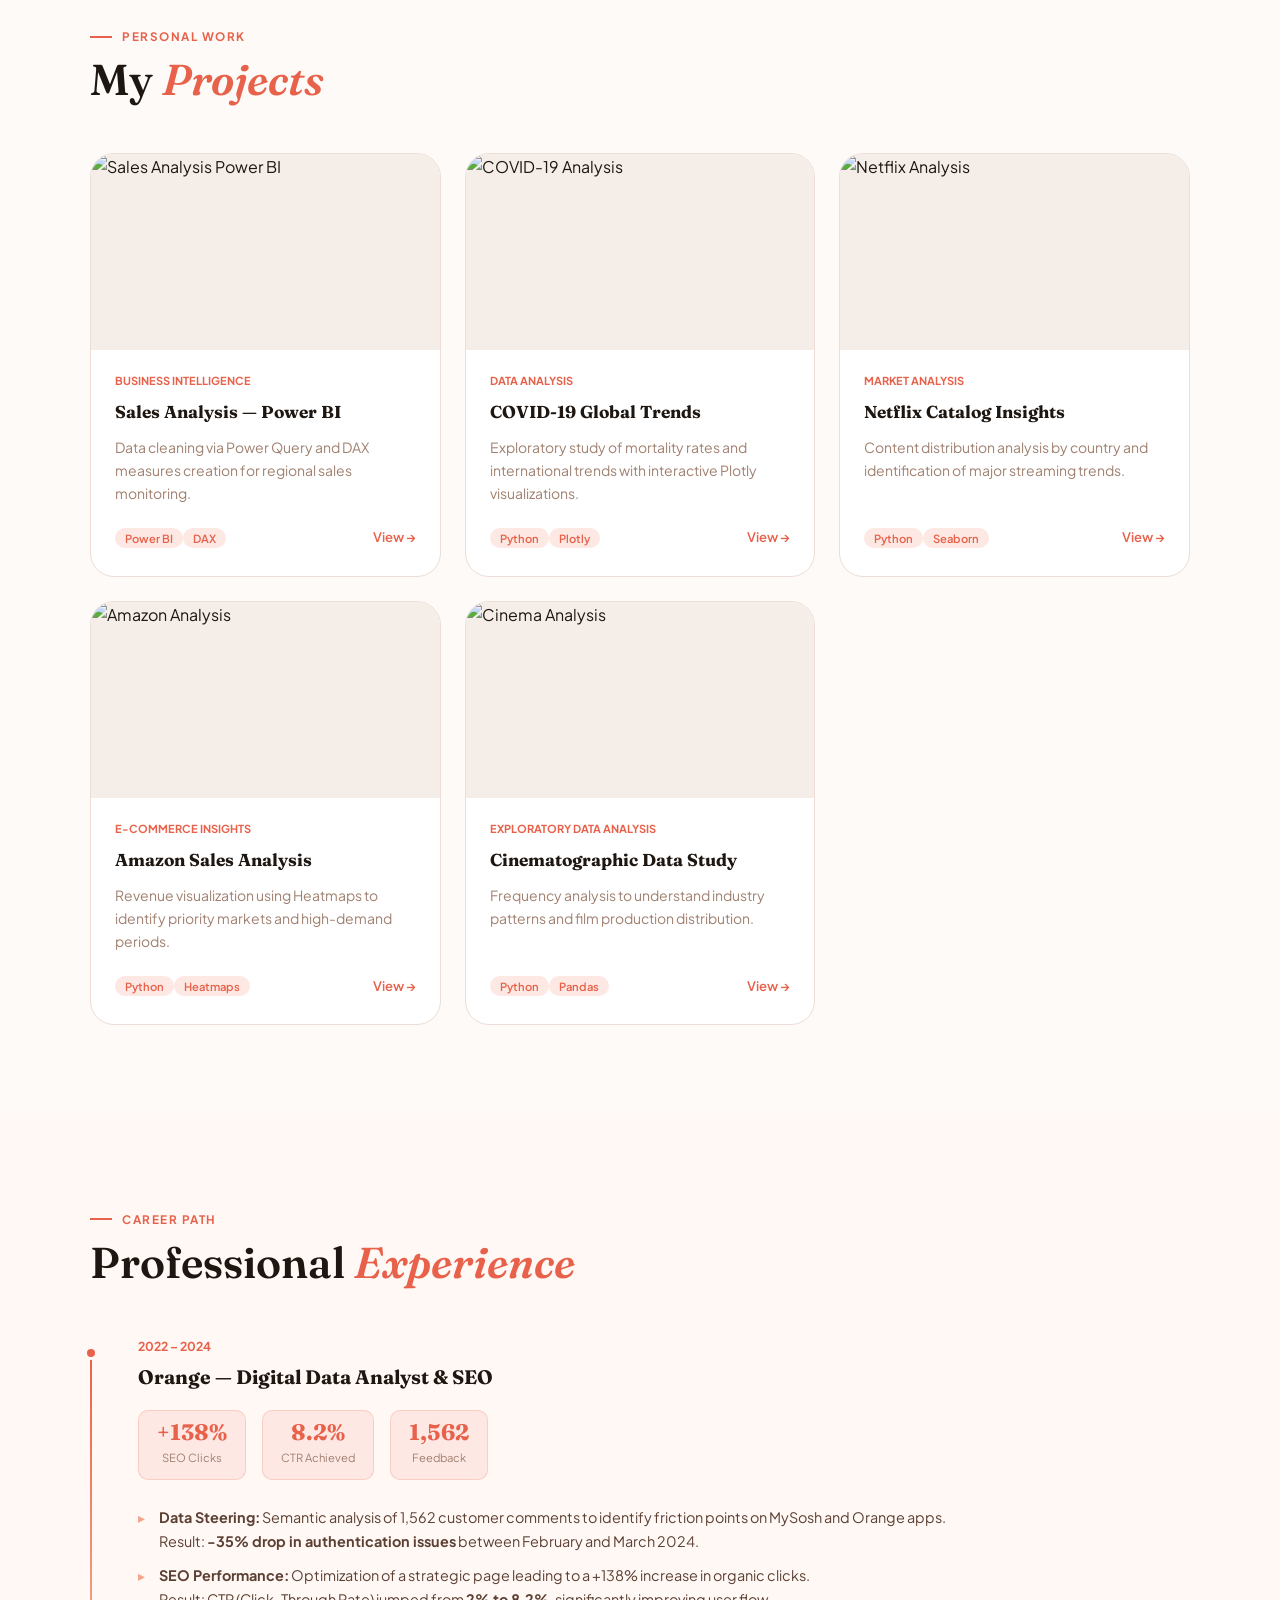
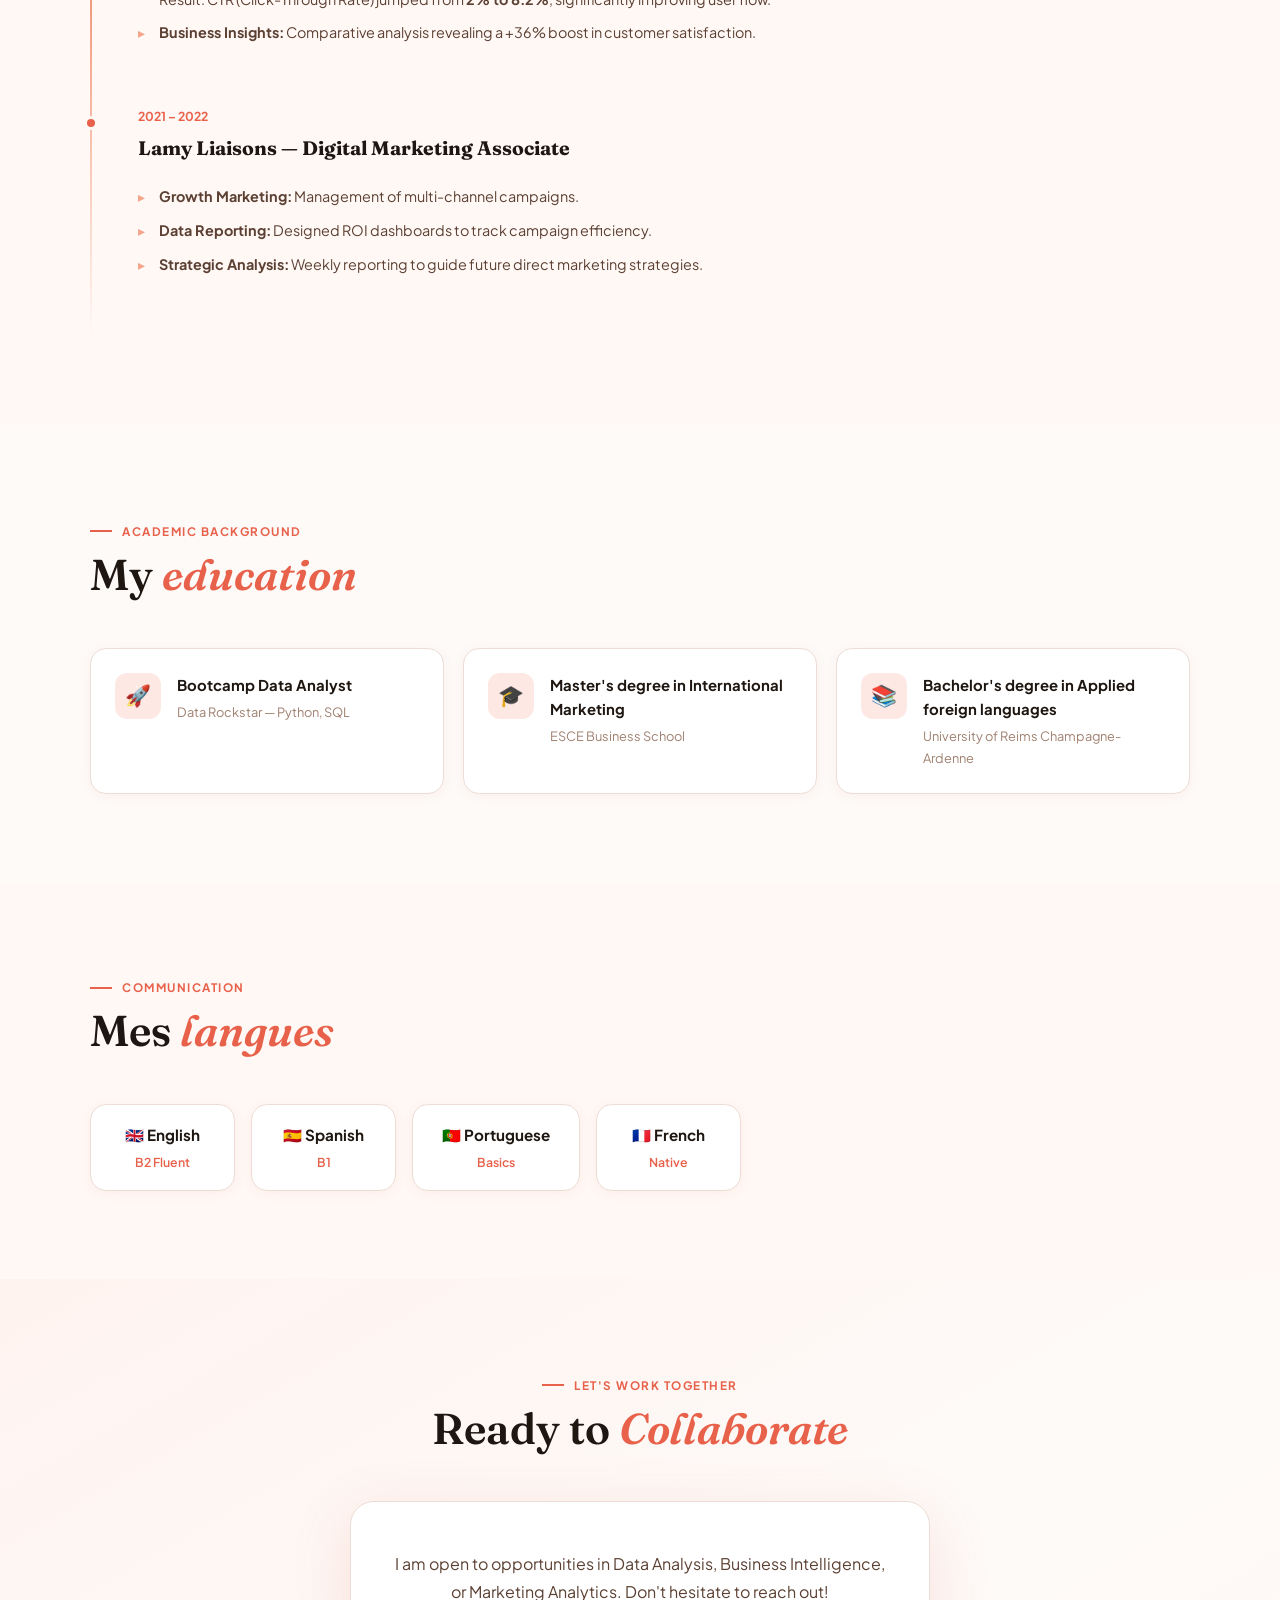
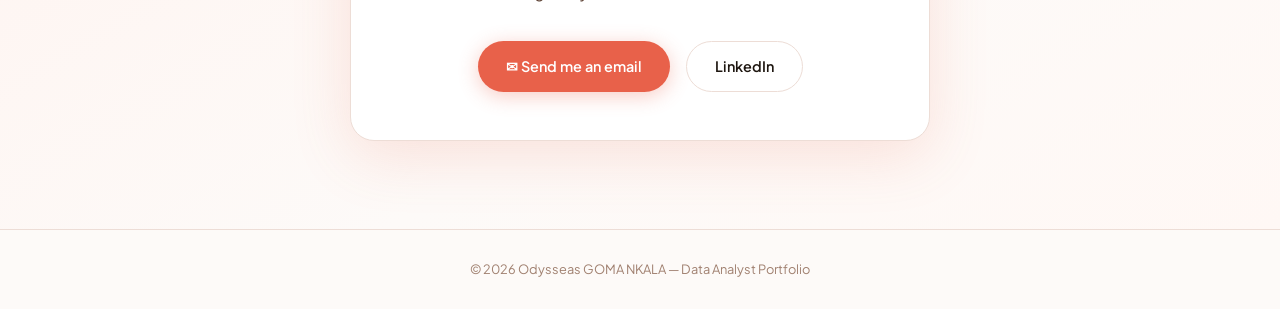
==== commit 8aca0331: "Refactor mobile styles and update skills section" ====
--- a/en.html
+++ b/en.html
@@ -141,15 +141,15 @@
 
 /* Si l'écran est petit (Mobile) */
 @media (max-width: 768px) {
-  .nav-links {
-    display: none; /* Cache les liens normaux pour éviter l'encombrement */
-  }
-  
-  .lang-switch-mobile {
-    display: block; /* Force l'affichage du FR/EN */
-  }
-}
-
+    /* Cache tous les éléments de la liste sauf le bouton de langue */
+    .nav-item-hide-mobile {
+        display: none !important;
+    }
+    
+    .nav-links {
+        gap: 0; /* Évite les décalages inutiles sur mobile */
+    }
+}
     /* Style pour les switchs de langue (FR/EN) */
 .lang-switch {
   font-weight: 700; /* Un peu plus gras */
@@ -310,36 +310,42 @@
     .kpi-label { font-size: 0.74rem; color: var(--text-muted); margin-top: 4px; }
 
     /* --- SECTION CHIFFRES (KPIs) --- */
+/* --- VERSION DESKTOP --- */
+.hero-kpis {
+    display: flex;
+    gap: 40px;
+    margin-top: 30px;
+    align-items: flex-start;
+}
+
+.kpi-item {
+    display: flex;
+    flex-direction: column; /* FORCE LE TEXTE EN DESSOUS DU CHIFFRE */
+    align-items: flex-start; /* Aligné à gauche sur desktop */
+}
+
+/* --- VERSION MOBILE --- */
 @media (max-width: 768px) {
     .hero-kpis {
-        display: flex !important;
-        flex-direction: row; /* Force l'alignement en ligne */
-        justify-content: space-between; /* Espace les blocs uniformément */
-        align-items: flex-start;
-        gap: 10px; /* Réduit l'espace pour que tout tienne sur une ligne */
-        padding: 0 10px;
+        flex-direction: row !important; /* FORCE L'ALIGNEMENT EN LIGNE */
+        justify-content: space-between;
+        gap: 10px;
     }
 
     .kpi-item {
-        flex: 1; /* Force chaque bloc à occuper le même espace */
+        align-items: center; /* CENTRE LE TEXTE SOUS LE CHIFFRE SUR MOBILE */
+        flex: 1;
+    }
+
+    .kpi-number {
+        font-size: 1.6rem; /* Plus petit pour que tout tienne en ligne */
+    }
+
+    .kpi-label {
+        font-size: 0.7rem;
         text-align: center;
-        width: auto; /* Annule le width: 100% si présent */
-    }
-
-    .kpi-number {
-        font-size: 1.5rem; /* Réduit un peu la taille pour éviter le chevauchement */
-    }
-
-    .kpi-label {
-        font-size: 0.7rem; /* Réduit la taille du texte pour la lisibilité mobile */
-        line-height: 1.2;
-    }
-
-    .kpi-divider {
-        display: none; /* Cache les barres verticales pour gagner de la place */
-    }
-}
-
+    }
+}
     /* ═══════════════════════════════
        COMMON SECTIONS
     ═══════════════════════════════ */
@@ -580,11 +586,13 @@
   <nav>
   <div class="logo"><strong>Odysseas <em>GN</em></strong></div>
   <ul class="nav-links">
-    <li><a href="#skills">Skills</a></li>
-    <li><a href="#projects">Projects</a></li>
-    <li><a href="#formation">Education</a></li>
-    <li><a href="index.html" class="lang-switch">FR</a></li>
-    <li><a href="#contact" class="nav-btn">Contact</a></li>
+    <li class="nav-item-hide-mobile">
+      <a href="#skills">Skills</a>
+    </li> <li class="nav-item-hide-mobile"><a href="#projects">Projects</a></li> 
+    <li class="nav-item-hide-mobile"><a href="#formation">Education</a></li>
+    <li><a href="index.html" class="lang-switch">FR</a></li> 
+    
+    <li class="nav-item-hide-mobile"><a href="#contact" class="nav-btn">Contact</a></li>
   </ul>
 </nav>
 
@@ -637,7 +645,7 @@
      
   </section>
 
-  <section id="competences">
+  <section id="skills" class="section-padding">
     <div class="section-wrap">
       <div class="eyebrow reveal">Technical Stack</div>
       <h2 class="section-title reveal">My <em>Skills</em></h2>
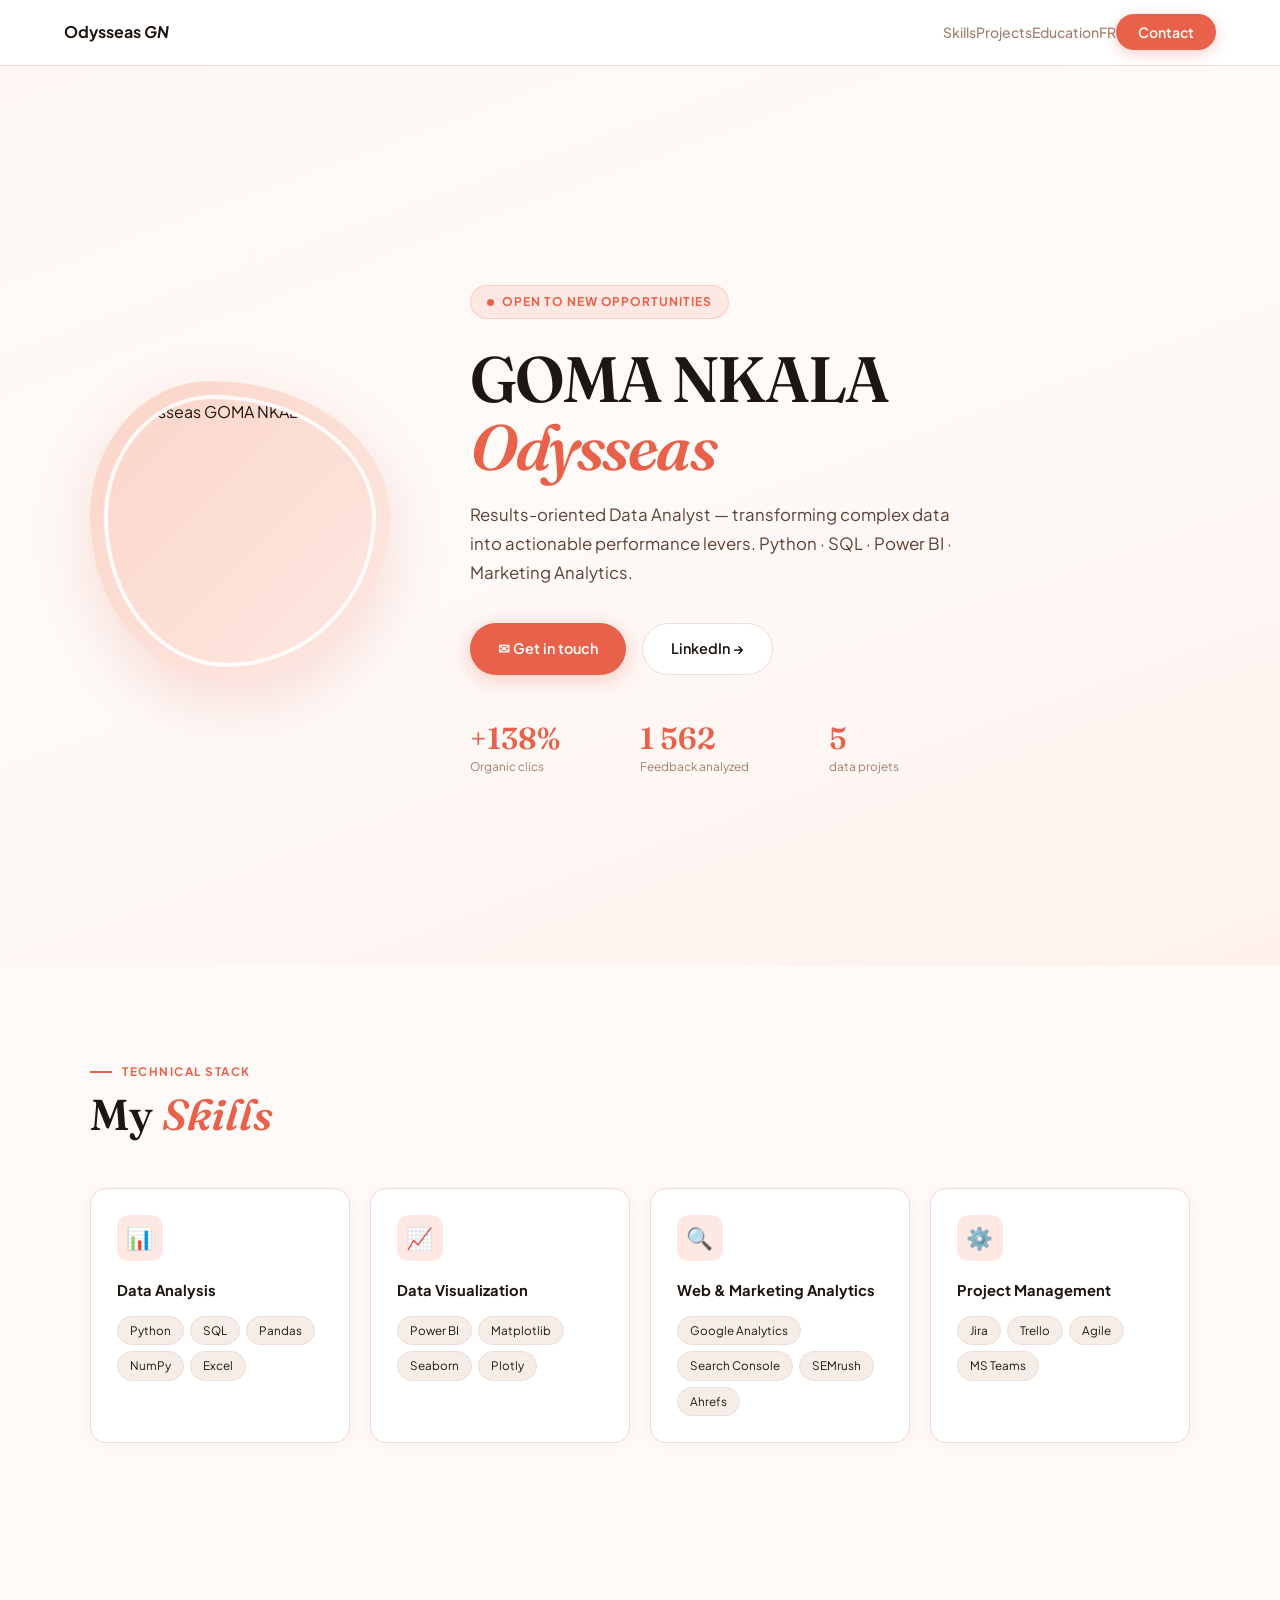
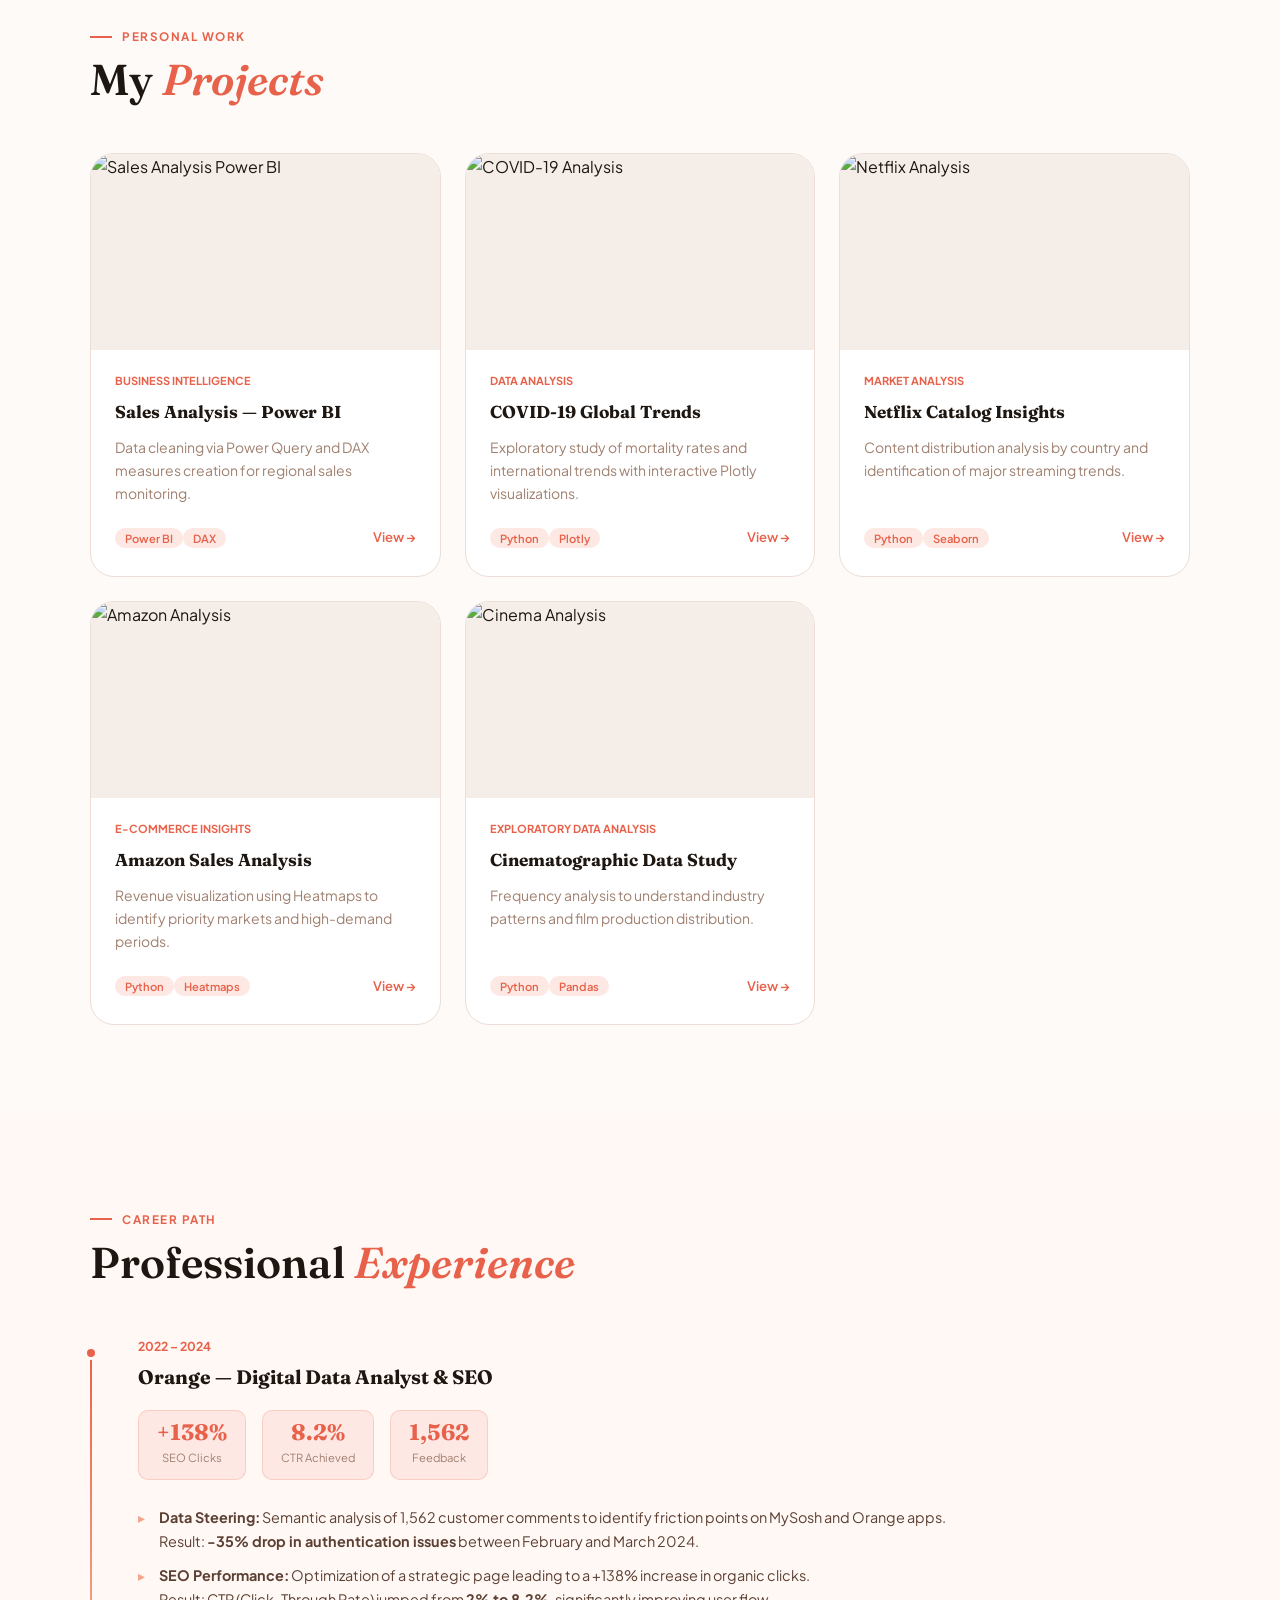
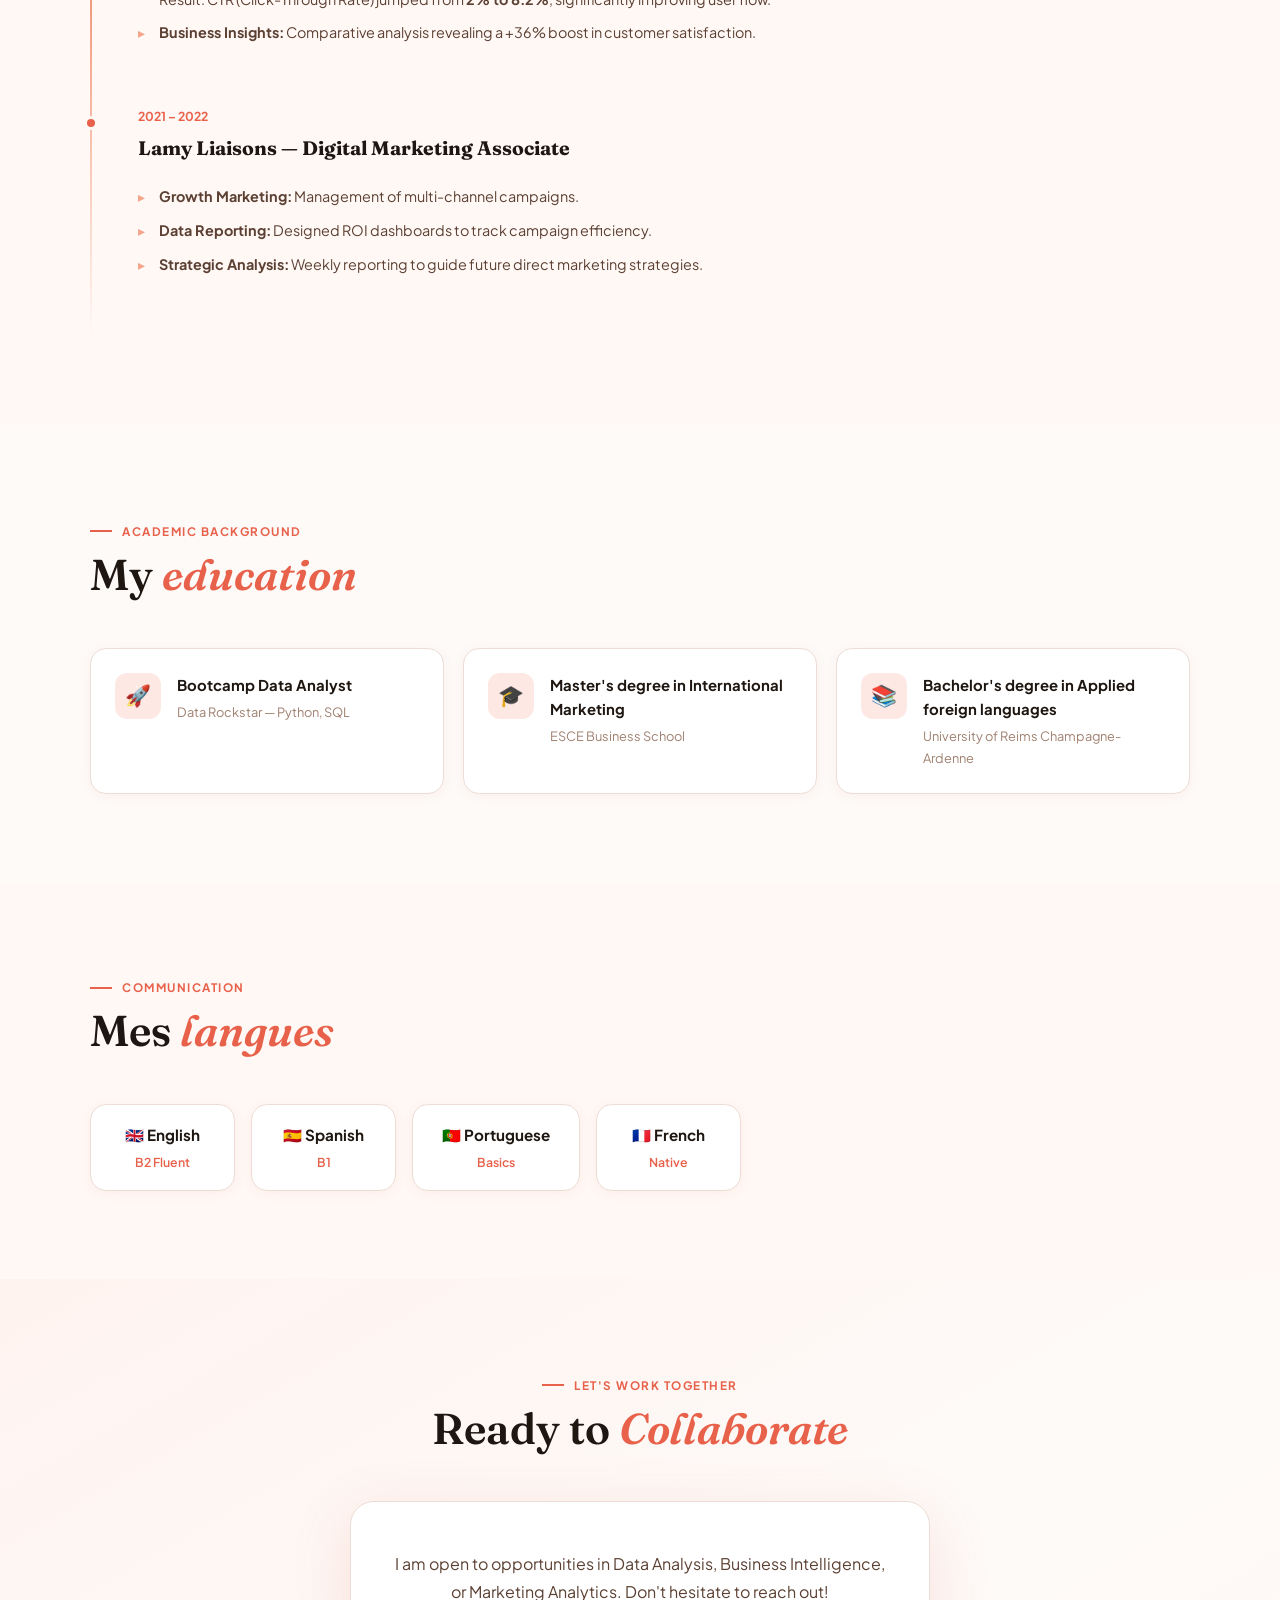
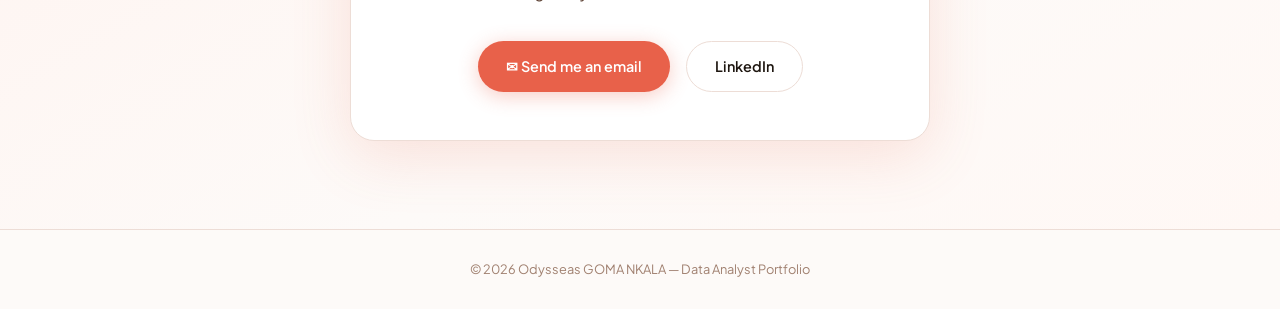
==== commit f2f11835: "Refactor mobile navigation styles Updated media query for mobile navigation styles." ====
--- a/en.html
+++ b/en.html
@@ -140,10 +140,14 @@
 }
 
 /* Si l'écran est petit (Mobile) */
-@media (max-width: 768px) {
-    /* Cache tous les éléments de la liste sauf le bouton de langue */
-    .nav-item-hide-mobile {
-        display: none !important;
+@media /* 1. On s'assure que la nav ne s'étire pas bizarrement */
+    nav {
+        display: flex !important;
+        flex-direction: row !important; /* Force l'alignement horizontal Logo | Bouton */
+        justify-content: space-between !important;
+        align-items: center !important;
+        padding: 10px 5% !important;
+        height: 60px; /* Fixe une hauteur propre pour le mode portrait */
     }
     
     .nav-links {
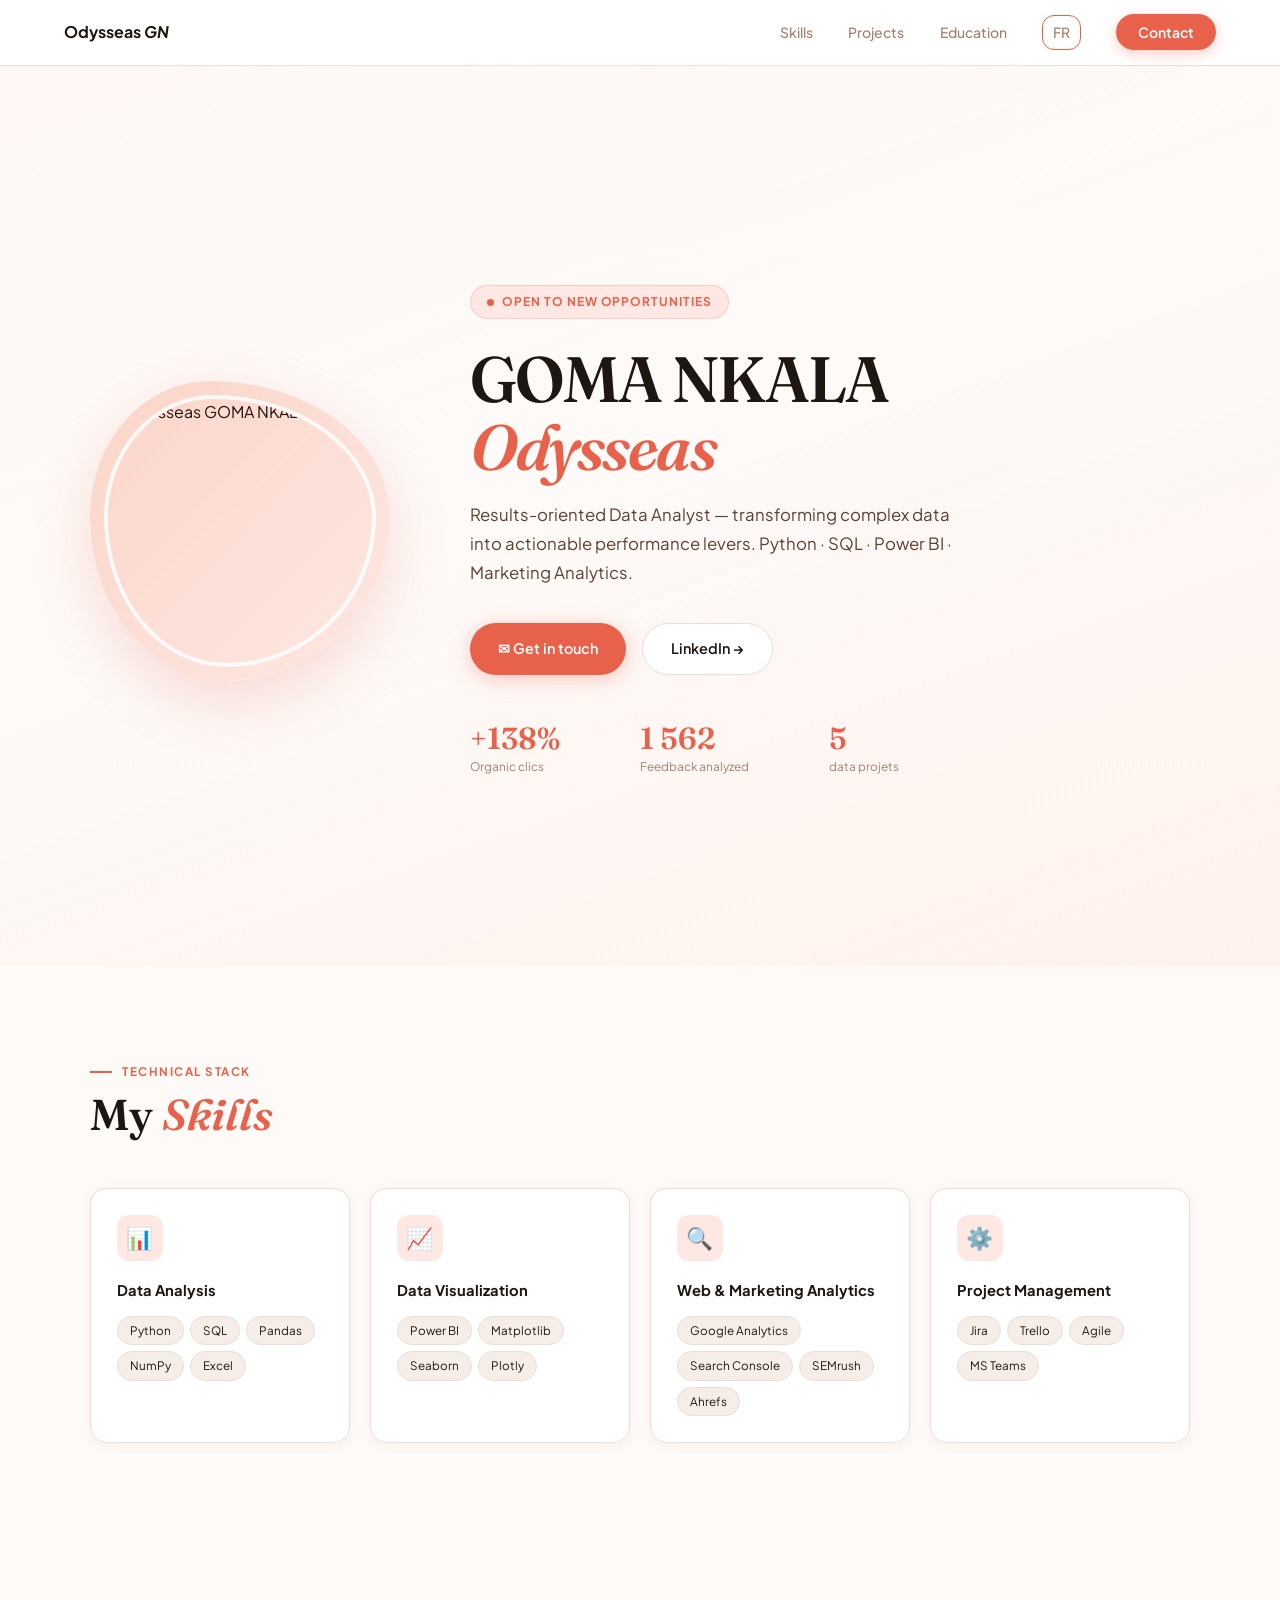
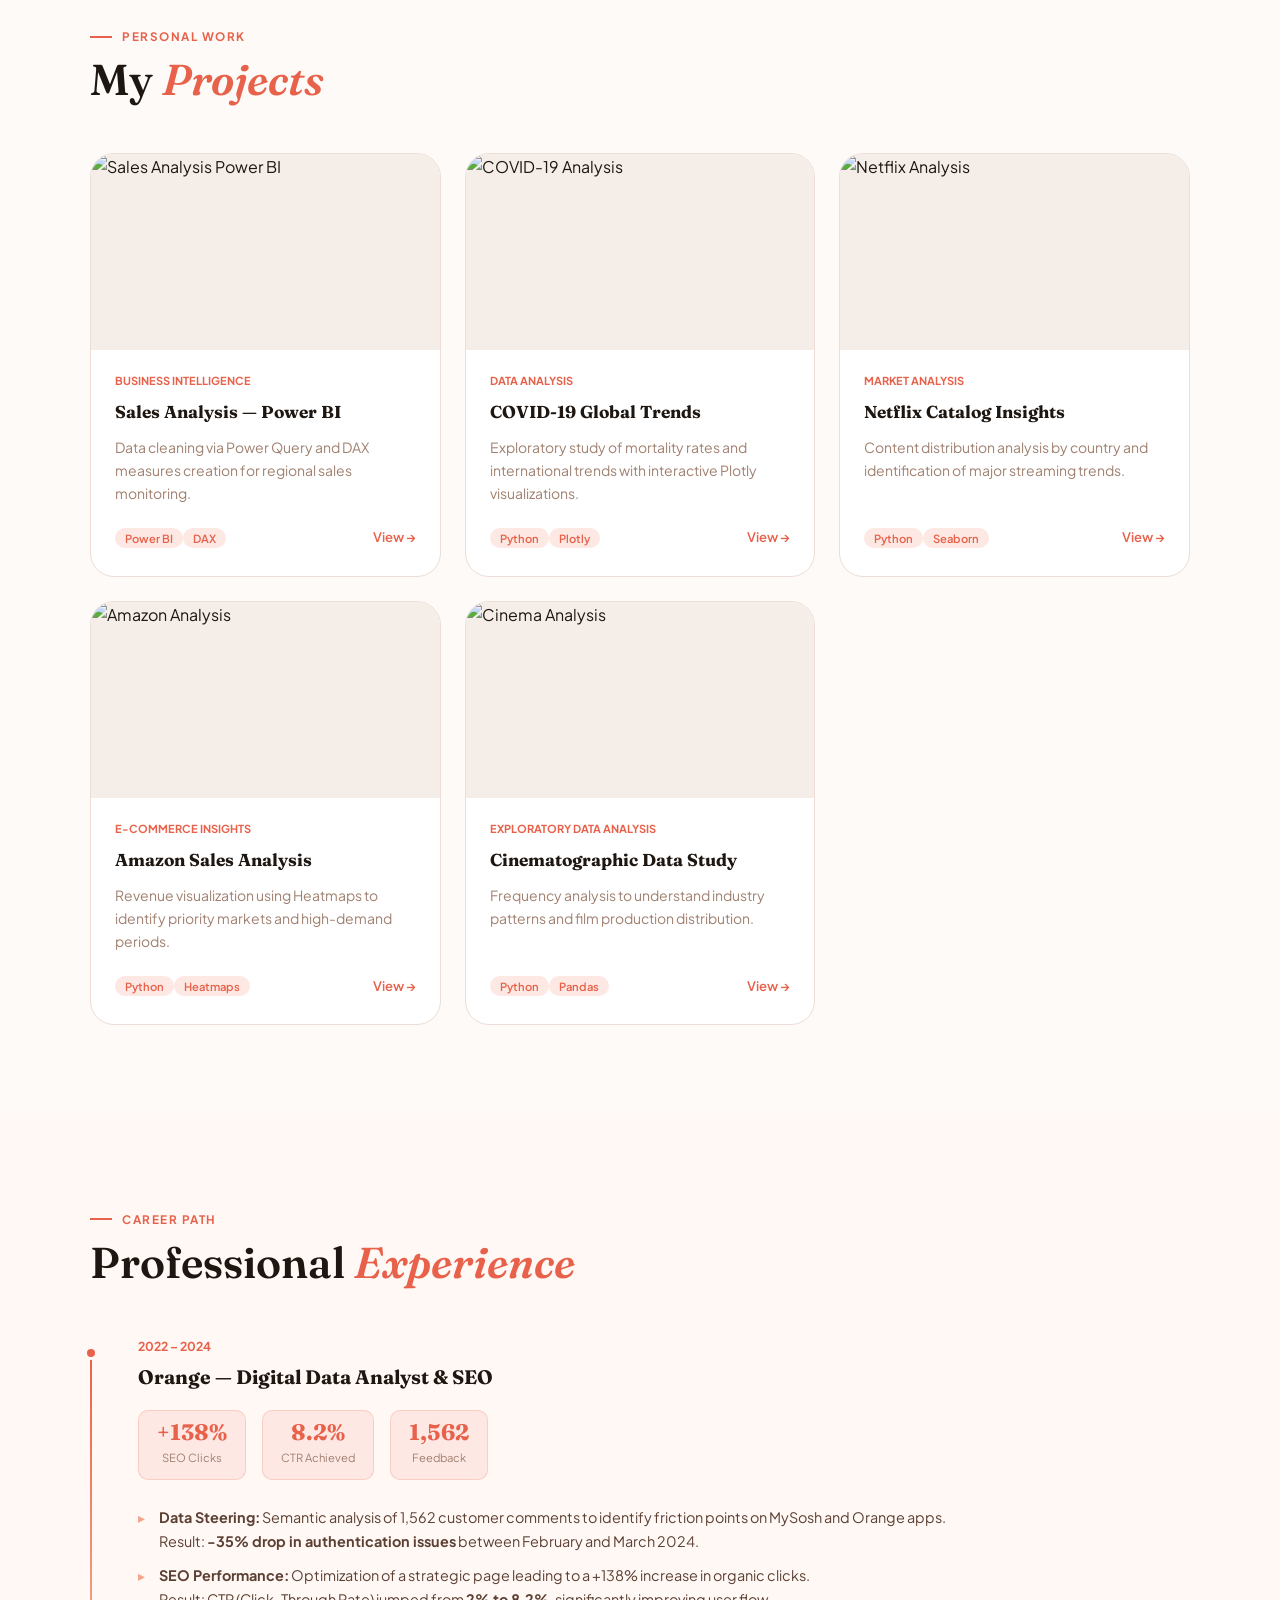
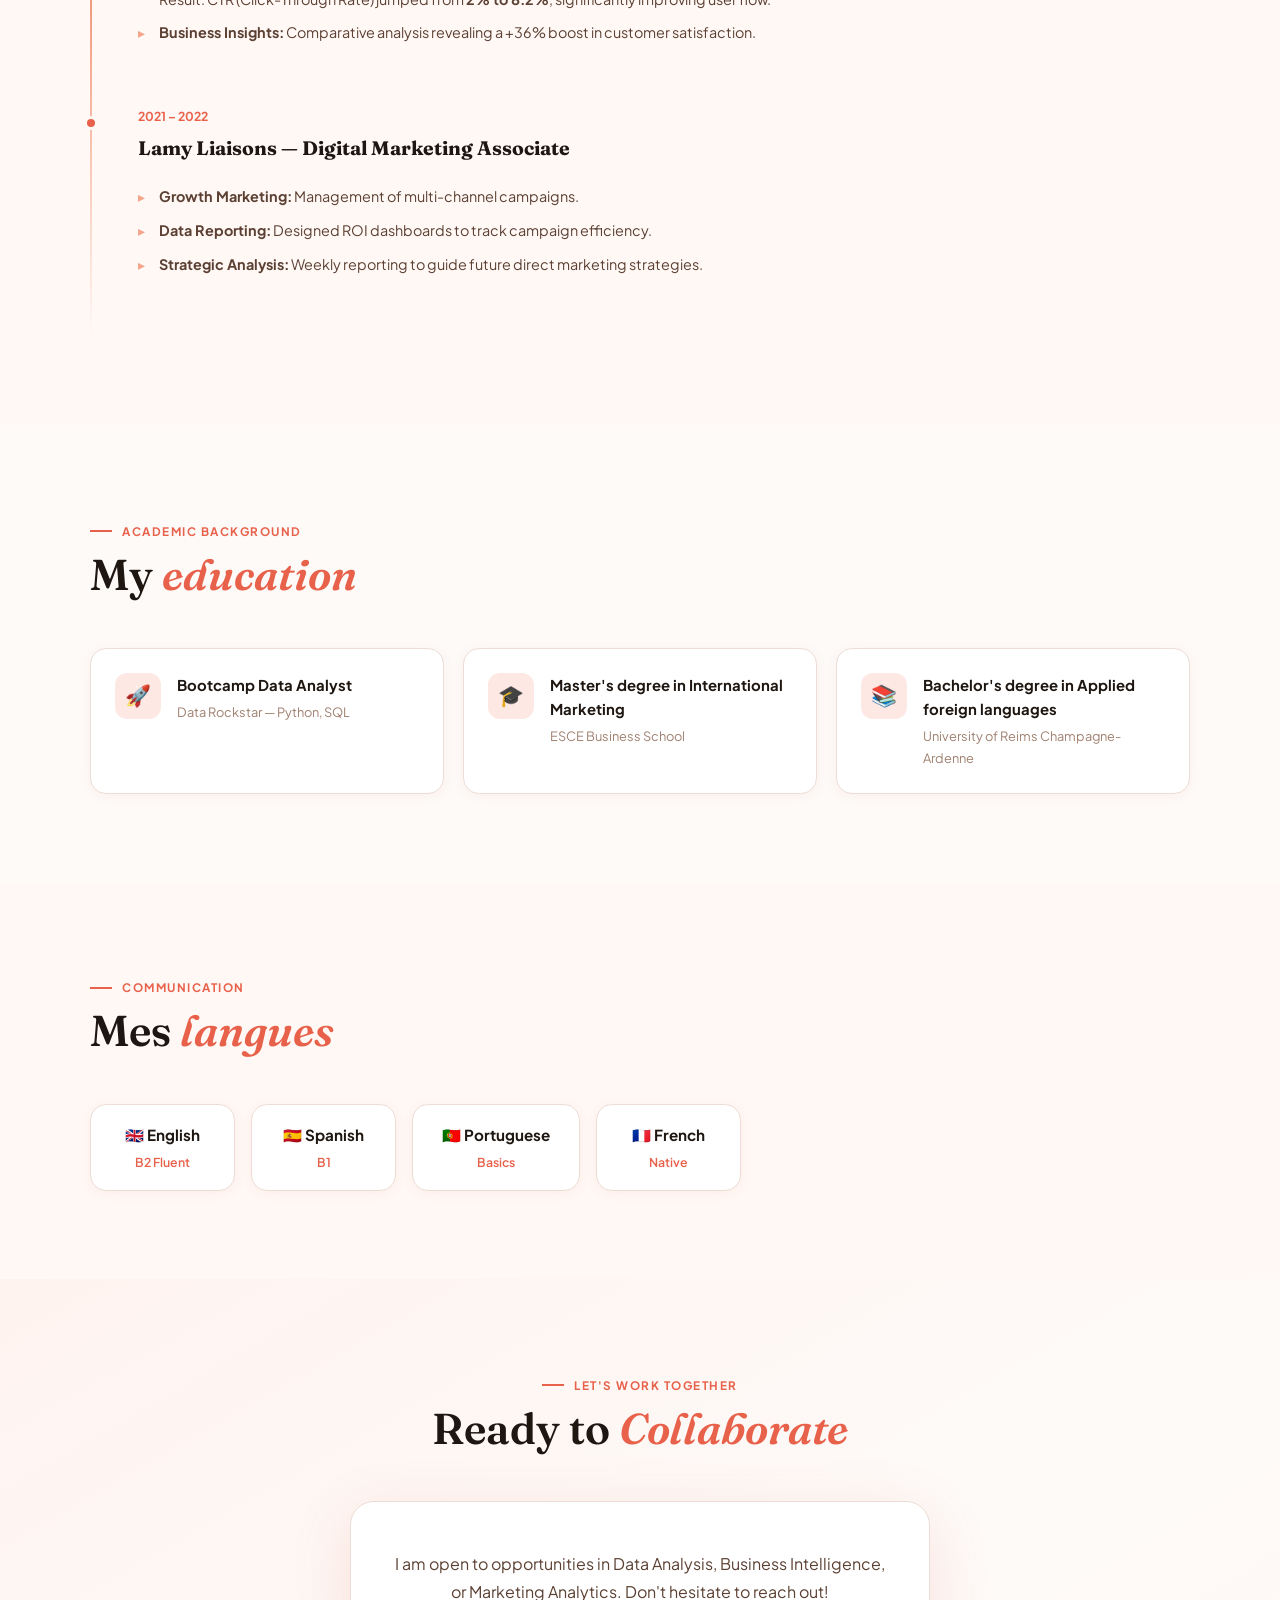
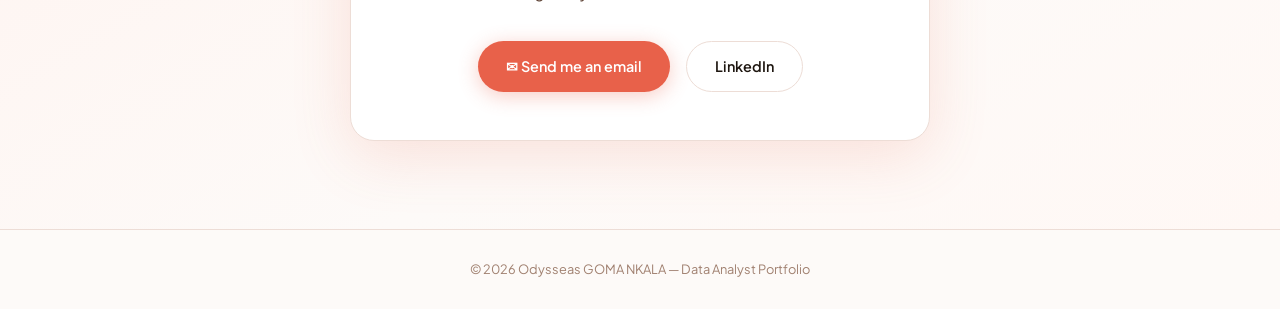
==== commit 68c5d5fe: "Fix media query comment formatting in en.html" ====
--- a/en.html
+++ b/en.html
@@ -140,7 +140,8 @@
 }
 
 /* Si l'écran est petit (Mobile) */
-@media /* 1. On s'assure que la nav ne s'étire pas bizarrement */
+@media (max-width: 768px) {
+    /* 1. On s'assure que la nav ne s'étire pas bizarrement */
     nav {
         display: flex !important;
         flex-direction: row !important; /* Force l'alignement horizontal Logo | Bouton */
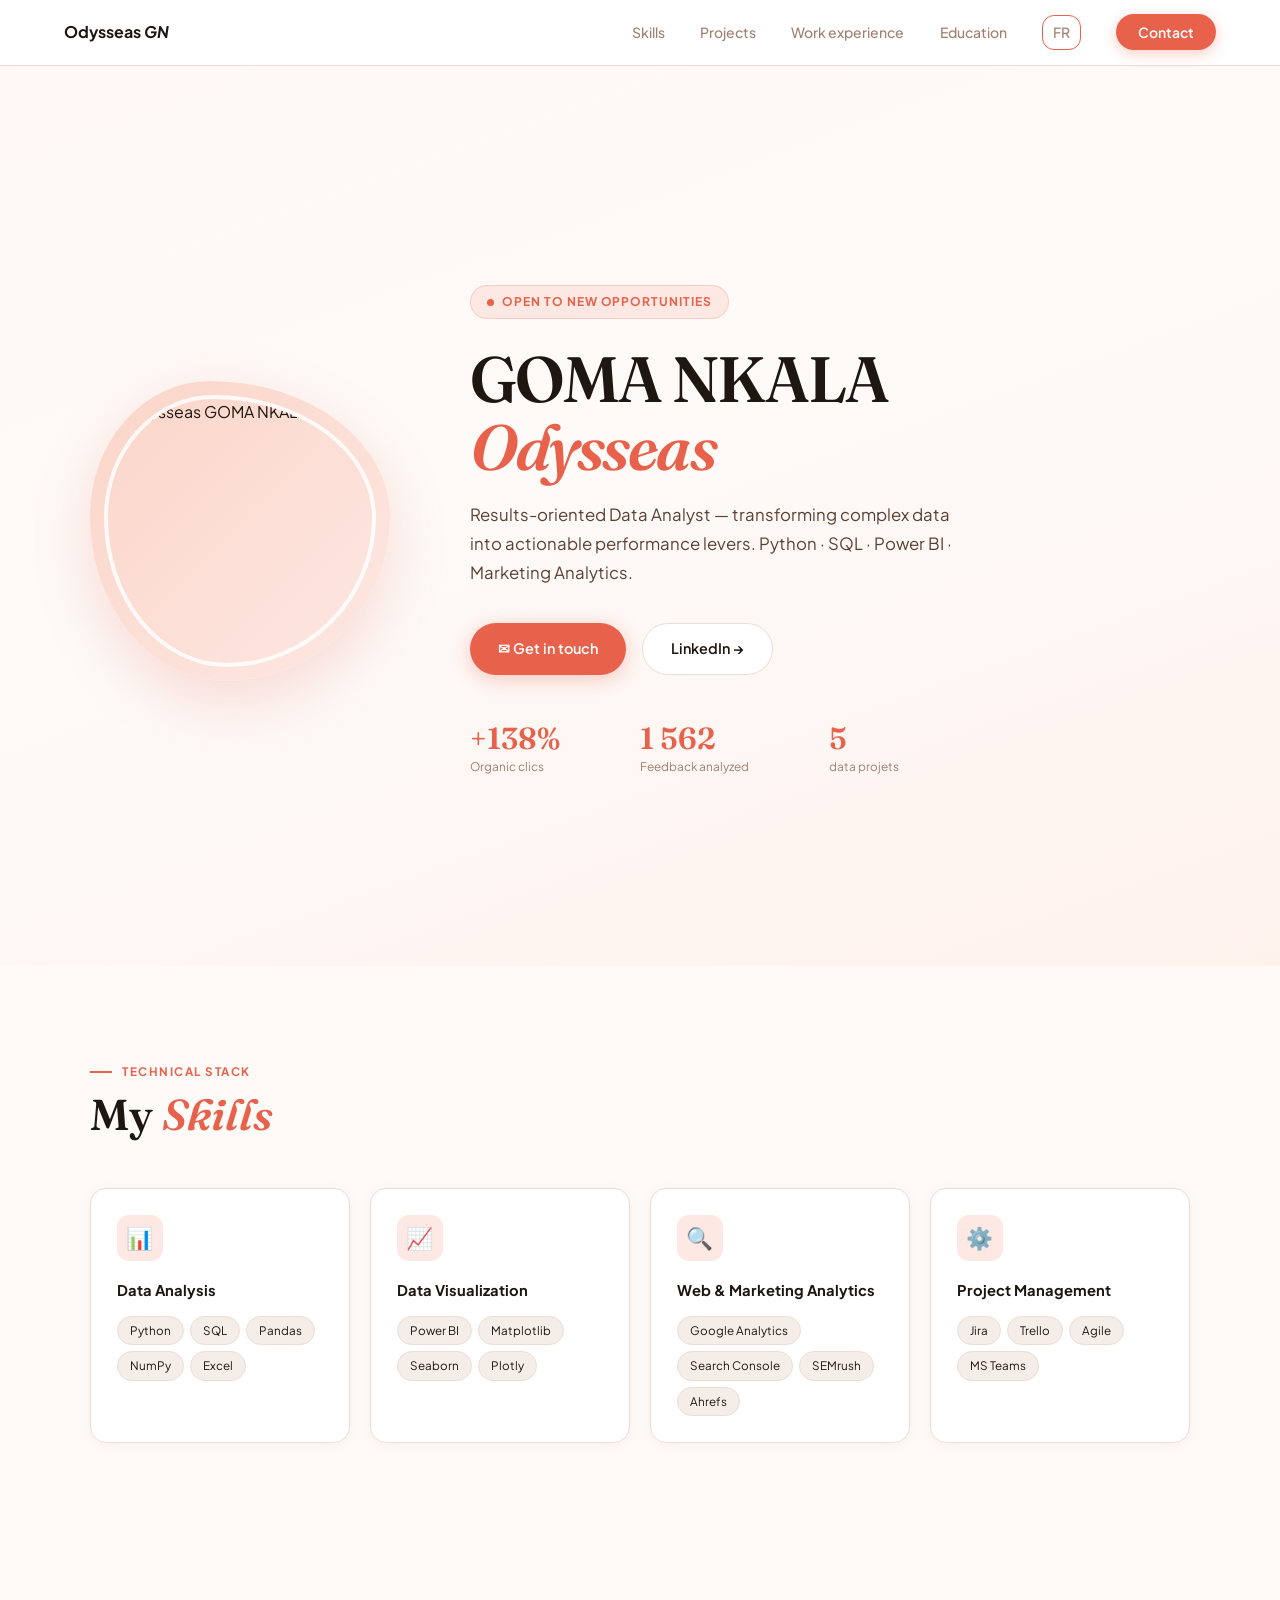
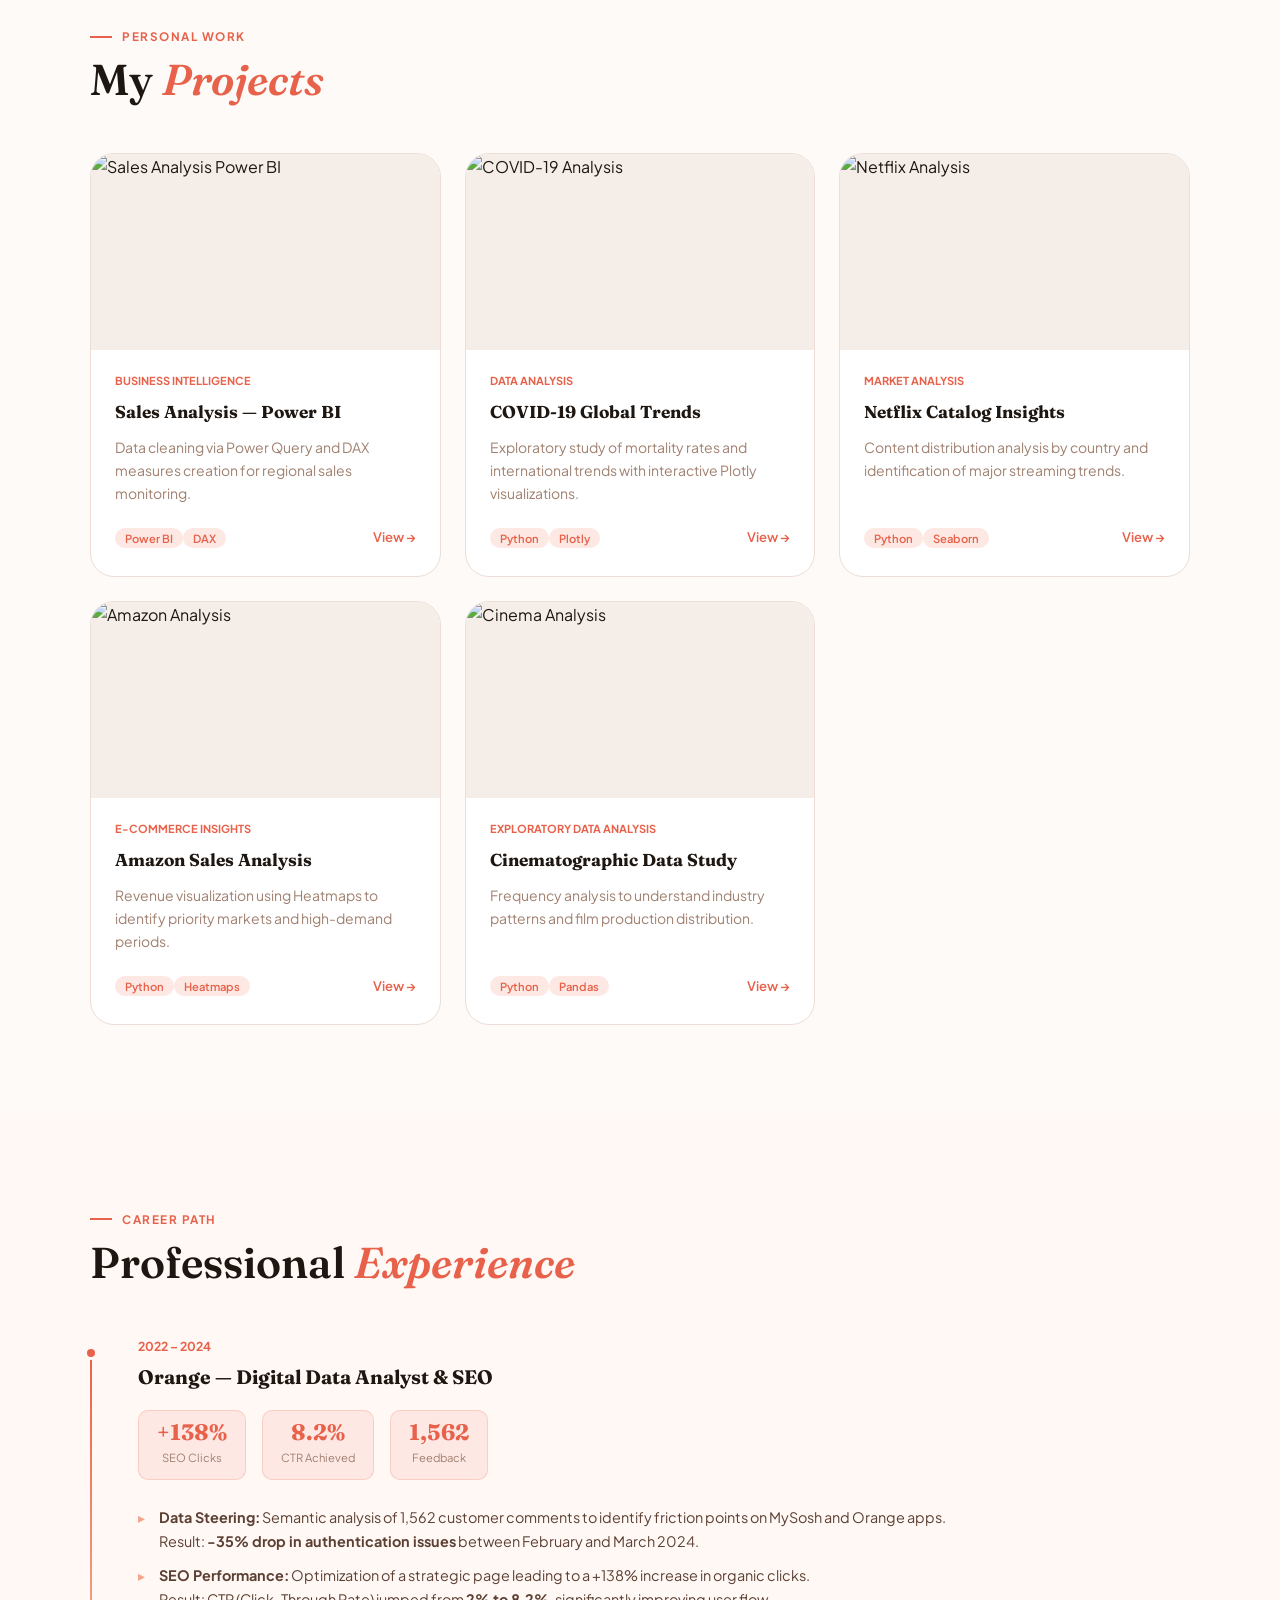
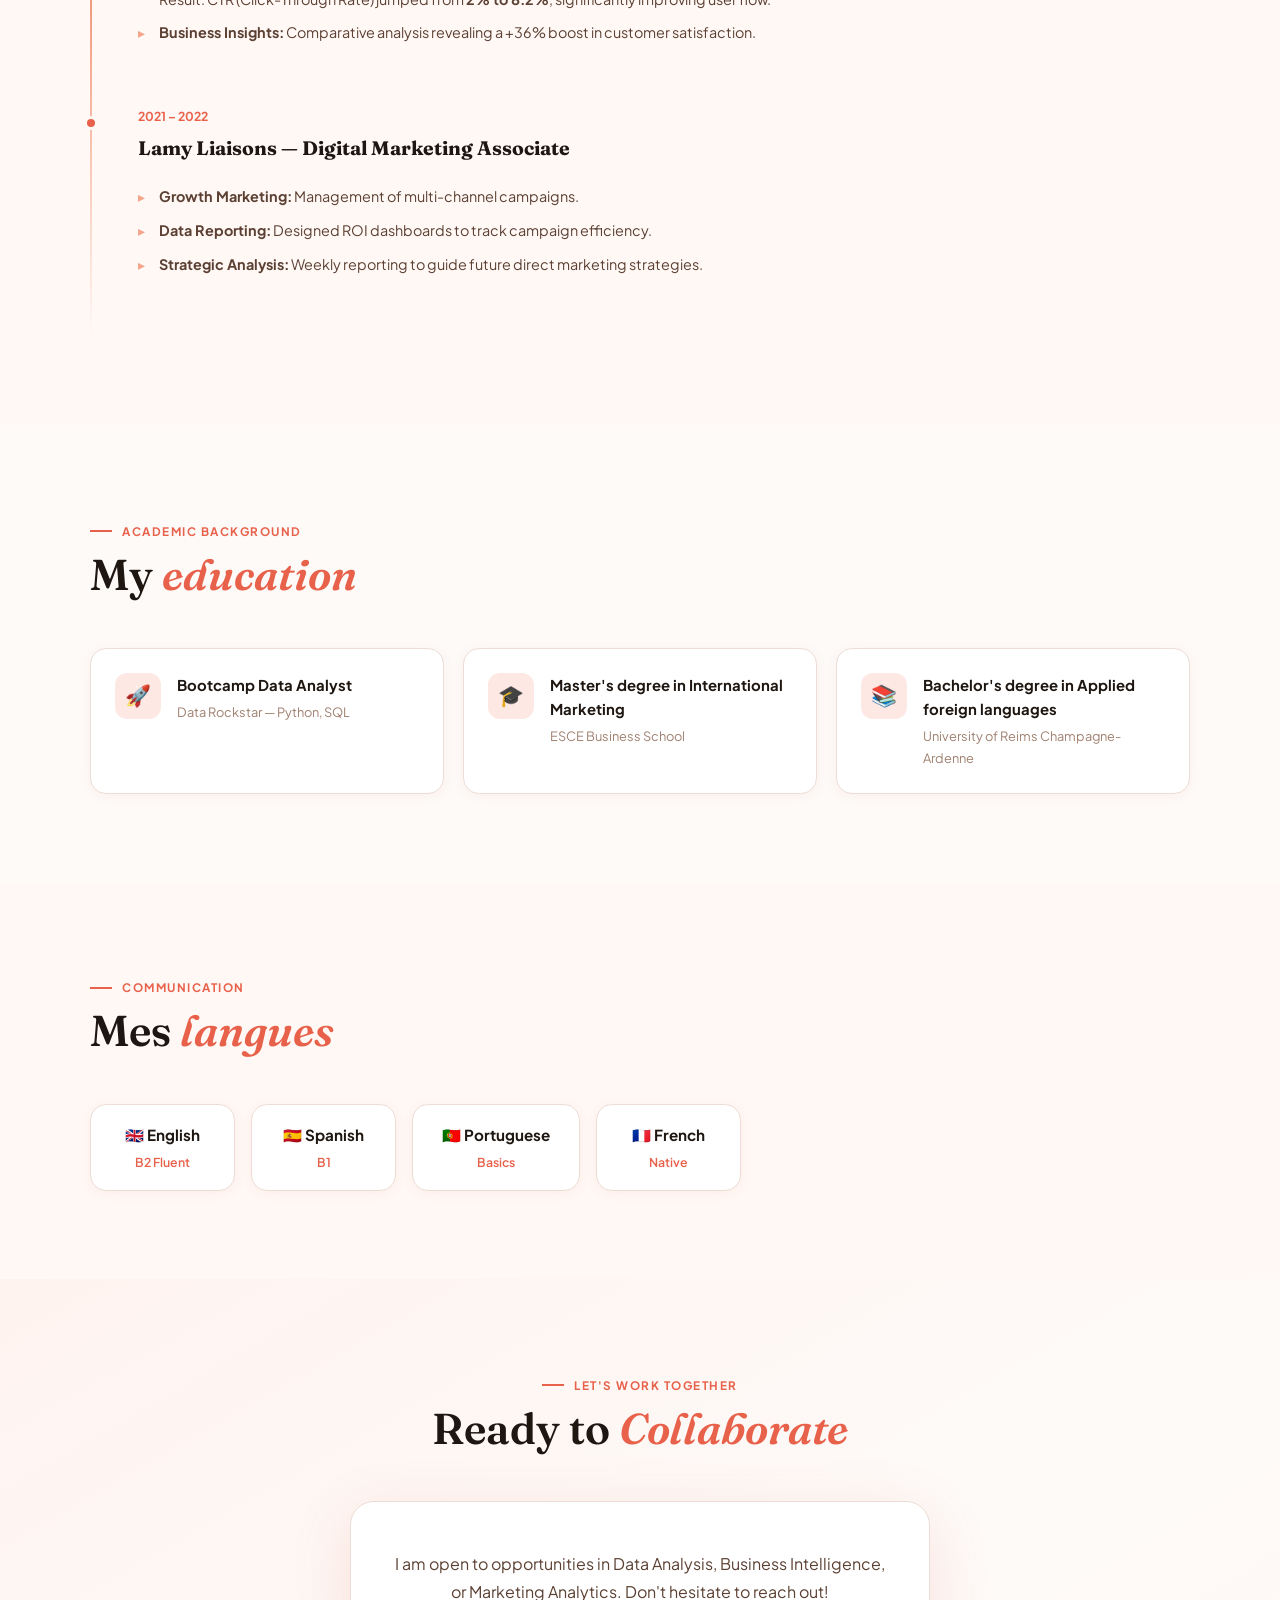
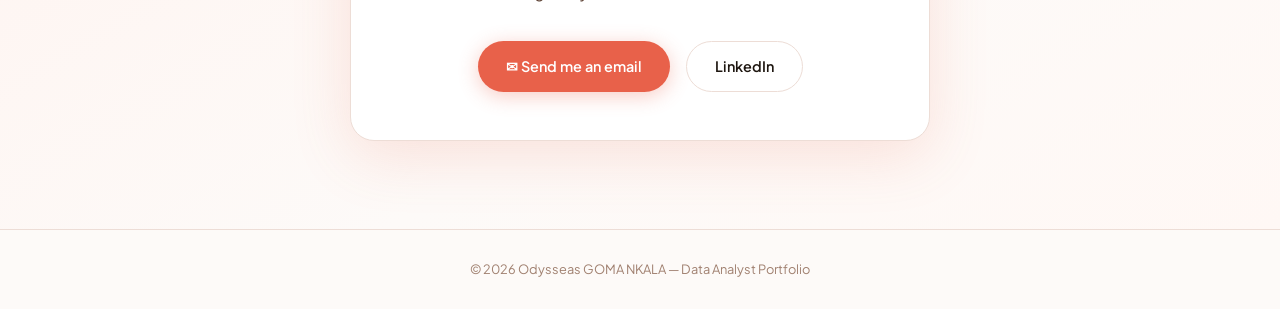
==== commit f5da9e0e: "Fix navigation links in en.html" ====
--- a/en.html
+++ b/en.html
@@ -592,11 +592,11 @@
   <div class="logo"><strong>Odysseas <em>GN</em></strong></div>
   <ul class="nav-links">
     <li class="nav-item-hide-mobile">
-      <a href="#skills">Skills</a>
-    </li> <li class="nav-item-hide-mobile"><a href="#projects">Projects</a></li> 
+    <a href="#skills">Skills</a>
+    </li> <li class="nav-item-hide-mobile"><a href="#projects">Projects</a></li>
+    </li> <li class="nav-item-hide-mobile"><a href="#experience">Work experience</a></li>
     <li class="nav-item-hide-mobile"><a href="#formation">Education</a></li>
     <li><a href="index.html" class="lang-switch">FR</a></li> 
-    
     <li class="nav-item-hide-mobile"><a href="#contact" class="nav-btn">Contact</a></li>
   </ul>
 </nav>
